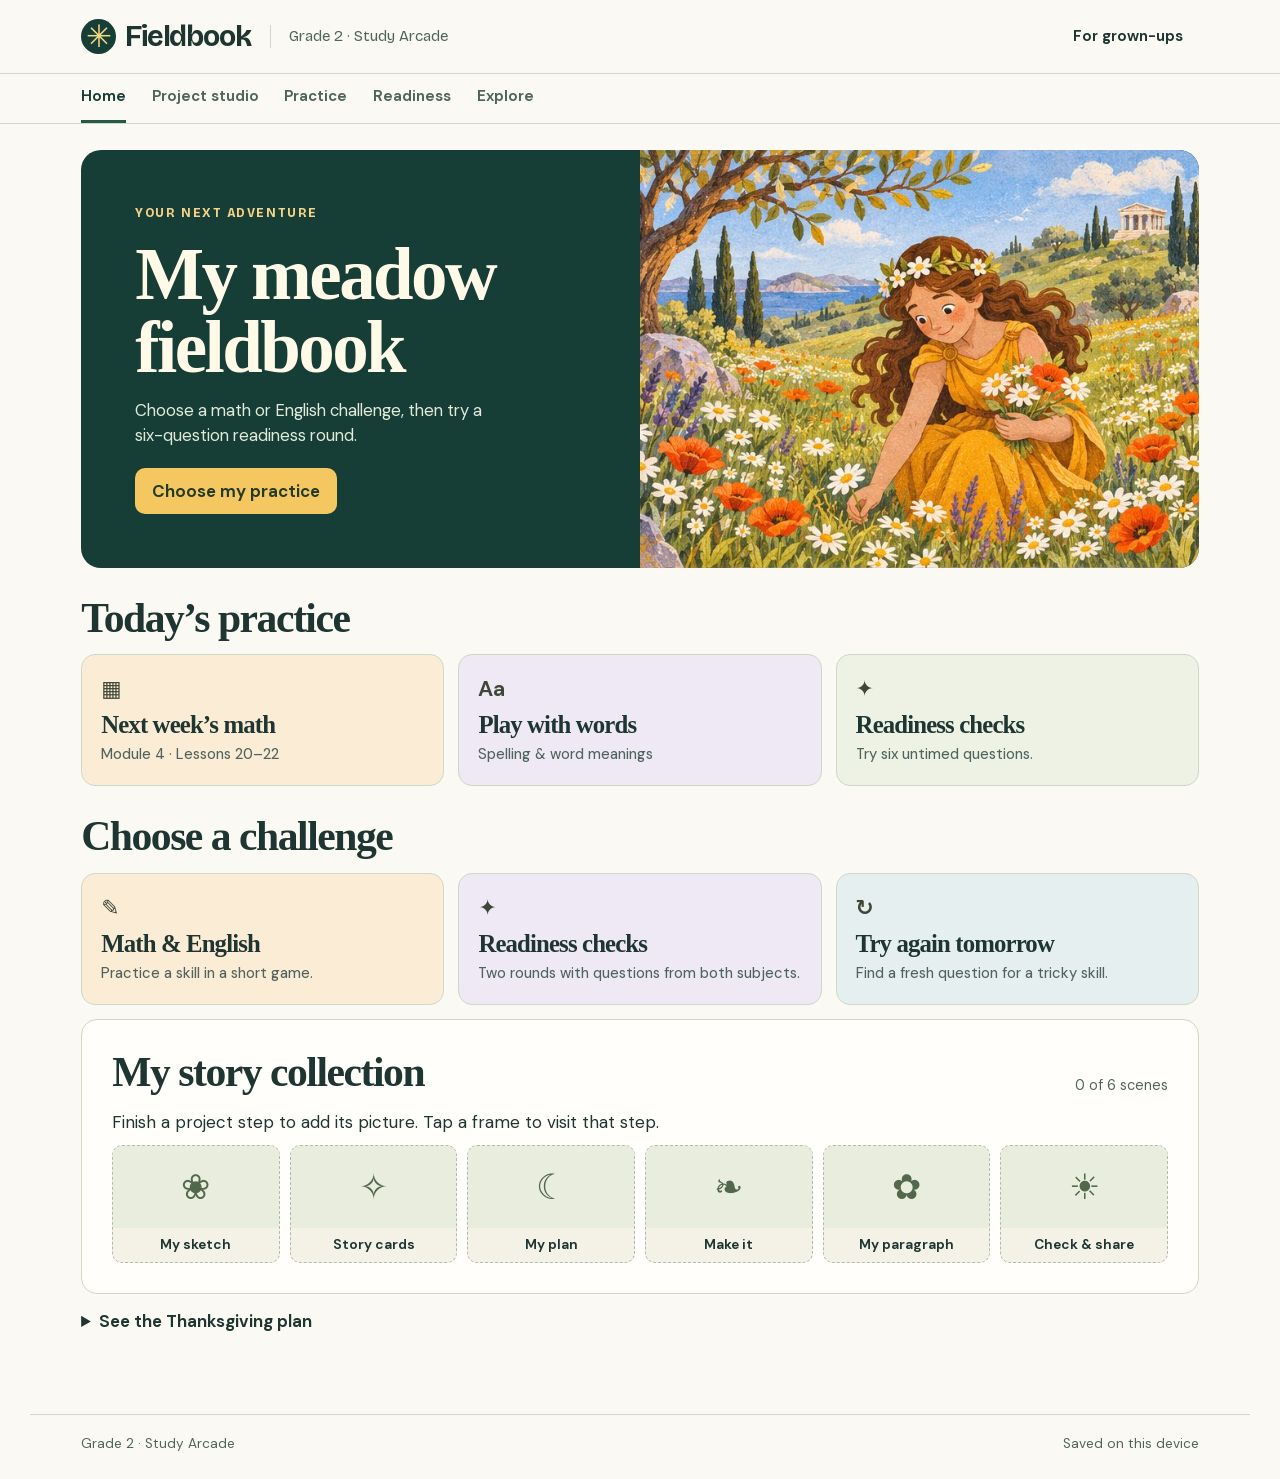
==== docs/grade-2/index.html @ 7eae3236 "Add an interactive Grade 2 project and practice fieldbook" ====
<!doctype html>
<html lang="en"><head><meta charset="utf-8"><meta name="viewport" content="width=device-width,initial-scale=1"><meta name="theme-color" content="#193c35"><meta http-equiv="Content-Security-Policy" content="default-src 'none'; script-src 'unsafe-inline'; style-src 'unsafe-inline'; img-src data:; font-src data:; connect-src 'none'; base-uri 'none'; form-action 'none'"><title>Grade 2 Fieldbook · Study Arcade</title><style>/* Copyright 2022 The Bricolage Grotesque Project Authors (https://github.com/ateliertriay/bricolage)

This Font Software is licensed under the SIL Open Font License, Version 1.1.
This license is copied below, and is also available with a FAQ at:
https://scripts.sil.org/OFL


-----------------------------------------------------------
SIL OPEN FONT LICENSE Version 1.1 - 26 February 2007
-----------------------------------------------------------

PREAMBLE
The goals of the Open Font License (OFL) are to stimulate worldwide
development of collaborative font projects, to support the font creation
efforts of academic and linguistic communities, and to provide a free and
open framework in which fonts may be shared and improved in partnership
with others.

The OFL allows the licensed fonts to be used, studied, modified and
redistributed freely as long as they are not sold by themselves. The
fonts, including any derivative works, can be bundled, embedded,
redistributed and/or sold with any software provided that any reserved
names are not used by derivative works. The fonts and derivatives,
however, cannot be released under any other type of license. The
requirement for fonts to remain under this license does not apply
to any document created using the fonts or their derivatives.

DEFINITIONS
"Font Software" refers to the set of files released by the Copyright
Holder(s) under this license and clearly marked as such. This may
include source files, build scripts and documentation.

"Reserved Font Name" refers to any names specified as such after the
copyright statement(s).

"Original Version" refers to the collection of Font Software components as
distributed by the Copyright Holder(s).

"Modified Version" refers to any derivative made by adding to, deleting,
or substituting -- in part or in whole -- any of the components of the
Original Version, by changing formats or by porting the Font Software to a
new environment.

"Author" refers to any designer, engineer, programmer, technical
writer or other person who contributed to the Font Software.

PERMISSION & CONDITIONS
Permission is hereby granted, free of charge, to any person obtaining
a copy of the Font Software, to use, study, copy, merge, embed, modify,
redistribute, and sell modified and unmodified copies of the Font
Software, subject to the following conditions:

1) Neither the Font Software nor any of its individual components,
in Original or Modified Versions, may be sold by itself.

2) Original or Modified Versions of the Font Software may be bundled,
redistributed and/or sold with any software, provided that each copy
contains the above copyright notice and this license. These can be
included either as stand-alone text files, human-readable headers or
in the appropriate machine-readable metadata fields within text or
binary files as long as those fields can be easily viewed by the user.

3) No Modified Version of the Font Software may use the Reserved Font
Name(s) unless explicit written permission is granted by the corresponding
Copyright Holder. This restriction only applies to the primary font name as
presented to the users.

4) The name(s) of the Copyright Holder(s) or the Author(s) of the Font
Software shall not be used to promote, endorse or advertise any
Modified Version, except to acknowledge the contribution(s) of the
Copyright Holder(s) and the Author(s) or with their explicit written
permission.

5) The Font Software, modified or unmodified, in part or in whole,
must be distributed entirely under this license, and must not be
distributed under any other license. The requirement for fonts to
remain under this license does not apply to any document created
using the Font Software.

TERMINATION
This license becomes null and void if any of the above conditions are
not met.

DISCLAIMER
THE FONT SOFTWARE IS PROVIDED "AS IS", WITHOUT WARRANTY OF ANY KIND,
EXPRESS OR IMPLIED, INCLUDING BUT NOT LIMITED TO ANY WARRANTIES OF
MERCHANTABILITY, FITNESS FOR A PARTICULAR PURPOSE AND NONINFRINGEMENT
OF COPYRIGHT, PATENT, TRADEMARK, OR OTHER RIGHT. IN NO EVENT SHALL THE
COPYRIGHT HOLDER BE LIABLE FOR ANY CLAIM, DAMAGES OR OTHER LIABILITY,
INCLUDING ANY GENERAL, SPECIAL, INDIRECT, INCIDENTAL, OR CONSEQUENTIAL
DAMAGES, WHETHER IN AN ACTION OF CONTRACT, TORT OR OTHERWISE, ARISING
FROM, OUT OF THE USE OR INABILITY TO USE THE FONT SOFTWARE OR FROM
OTHER DEALINGS IN THE FONT SOFTWARE.
 */
@font-face{font-family:'Bricolage Grotesque';font-style:normal;font-weight:400 800;src:url([data-uri]) format('woff2');font-display:swap}
/* Copyright 2014 The DM Sans Project Authors (https://github.com/googlefonts/dm-fonts)

This Font Software is licensed under the SIL Open Font License, Version 1.1.
This license is copied below, and is also available with a FAQ at:
https://scripts.sil.org/OFL


-----------------------------------------------------------
SIL OPEN FONT LICENSE Version 1.1 - 26 February 2007
-----------------------------------------------------------

PREAMBLE
The goals of the Open Font License (OFL) are to stimulate worldwide
development of collaborative font projects, to support the font creation
efforts of academic and linguistic communities, and to provide a free and
open framework in which fonts may be shared and improved in partnership
with others.

The OFL allows the licensed fonts to be used, studied, modified and
redistributed freely as long as they are not sold by themselves. The
fonts, including any derivative works, can be bundled, embedded,
redistributed and/or sold with any software provided that any reserved
names are not used by derivative works. The fonts and derivatives,
however, cannot be released under any other type of license. The
requirement for fonts to remain under this license does not apply
to any document created using the fonts or their derivatives.

DEFINITIONS
"Font Software" refers to the set of files released by the Copyright
Holder(s) under this license and clearly marked as such. This may
include source files, build scripts and documentation.

"Reserved Font Name" refers to any names specified as such after the
copyright statement(s).

"Original Version" refers to the collection of Font Software components as
distributed by the Copyright Holder(s).

"Modified Version" refers to any derivative made by adding to, deleting,
or substituting -- in part or in whole -- any of the components of the
Original Version, by changing formats or by porting the Font Software to a
new environment.

"Author" refers to any designer, engineer, programmer, technical
writer or other person who contributed to the Font Software.

PERMISSION & CONDITIONS
Permission is hereby granted, free of charge, to any person obtaining
a copy of the Font Software, to use, study, copy, merge, embed, modify,
redistribute, and sell modified and unmodified copies of the Font
Software, subject to the following conditions:

1) Neither the Font Software nor any of its individual components,
in Original or Modified Versions, may be sold by itself.

2) Original or Modified Versions of the Font Software may be bundled,
redistributed and/or sold with any software, provided that each copy
contains the above copyright notice and this license. These can be
included either as stand-alone text files, human-readable headers or
in the appropriate machine-readable metadata fields within text or
binary files as long as those fields can be easily viewed by the user.

3) No Modified Version of the Font Software may use the Reserved Font
Name(s) unless explicit written permission is granted by the corresponding
Copyright Holder. This restriction only applies to the primary font name as
presented to the users.

4) The name(s) of the Copyright Holder(s) or the Author(s) of the Font
Software shall not be used to promote, endorse or advertise any
Modified Version, except to acknowledge the contribution(s) of the
Copyright Holder(s) and the Author(s) or with their explicit written
permission.

5) The Font Software, modified or unmodified, in part or in whole,
must be distributed entirely under this license, and must not be
distributed under any other license. The requirement for fonts to
remain under this license does not apply to any document created
using the Font Software.

TERMINATION
This license becomes null and void if any of the above conditions are
not met.

DISCLAIMER
THE FONT SOFTWARE IS PROVIDED "AS IS", WITHOUT WARRANTY OF ANY KIND,
EXPRESS OR IMPLIED, INCLUDING BUT NOT LIMITED TO ANY WARRANTIES OF
MERCHANTABILITY, FITNESS FOR A PARTICULAR PURPOSE AND NONINFRINGEMENT
OF COPYRIGHT, PATENT, TRADEMARK, OR OTHER RIGHT. IN NO EVENT SHALL THE
COPYRIGHT HOLDER BE LIABLE FOR ANY CLAIM, DAMAGES OR OTHER LIABILITY,
INCLUDING ANY GENERAL, SPECIAL, INDIRECT, INCIDENTAL, OR CONSEQUENTIAL
DAMAGES, WHETHER IN AN ACTION OF CONTRACT, TORT OR OTHERWISE, ARISING
FROM, OUT OF THE USE OR INABILITY TO USE THE FONT SOFTWARE OR FROM
OTHER DEALINGS IN THE FONT SOFTWARE.
 */
@font-face{font-family:'DM Sans';font-style:normal;font-weight:400 800;src:url([data-uri]) format('woff2');font-display:swap}
:root {
  --ink: #1e3531;
  --muted: #50645d;
  --moss: #24594a;
  --dark: #163e37;
  --cream: #faf9f3;
  --line: #cfd8c7;
  --sage: #e6eddd;
  --gold: #f5c761;
  --coral: #ef9f82;
  --serif: "Iowan Old Style", "Palatino Linotype", Georgia, serif;
  --sans: "Avenir Next", "Trebuchet MS", system-ui, sans-serif;
  color-scheme: light;
}
* {
  box-sizing: border-box;
}
body {
  margin: 0;
  background: var(--cream);
  color: var(--ink);
  font: 17px/1.55 var(--sans);
}
button,
input,
textarea,
select {
  font: inherit;
}
button,
a {
  touch-action: manipulation;
}
button {
  cursor: pointer;
  color: var(--ink);
  background: white;
  border: 1px solid #adbcae;
  border-radius: 10px;
  min-height: 46px;
  padding: 9px 16px;
  font-weight: 650;
  line-height: 1.3;
}
button:hover {
  border-color: var(--moss);
  background: #f1f6eb;
}
button:disabled {
  color: #555e56;
  background: #f2f2ec;
  cursor: default;
}
a {
  color: var(--moss);
}
:focus-visible {
  outline: 3px solid #b95816;
  outline-offset: 3px;
}
header {
  background: var(--cream);
  border-bottom: 1px solid var(--line);
}
.mast,
nav > div,
main,
footer {
  width: min(1220px, 100%);
  margin: auto;
  padding-left: clamp(16px, 4vw, 62px);
  padding-right: clamp(16px, 4vw, 62px);
}
.mast {
  display: flex;
  align-items: center;
  gap: 20px;
  min-height: 73px;
}
.wordmark {
  font: 700 29px/1 var(--serif);
  display: flex;
  align-items: center;
  gap: 9px;
  letter-spacing: -1.2px;
  text-decoration: none;
  color: var(--ink);
}
.brandmark {
  display: grid;
  place-items: center;
  width: 35px;
  height: 35px;
  border-radius: 50%;
  background: var(--dark);
  color: #f6d782;
  font: 31px/1 Georgia;
}
.mastnote {
  font-size: 15px;
  color: var(--muted);
  border-left: 1px solid var(--line);
  padding-left: 18px;
}
.parentBtn {
  margin-left: auto;
  border: 0;
  background: transparent;
  font-size: 15px;
}
.skip {
  position: absolute;
  top: -80px;
  z-index: 20;
  background: white;
  padding: 10px;
}
.skip:focus {
  top: 0;
}
nav {
  border-bottom: 1px solid var(--line);
}
nav > div {
  display: flex;
  gap: clamp(8px, 2vw, 28px);
  overflow-x: auto;
  scrollbar-width: thin;
}
nav a {
  display: inline-flex;
  align-items: center;
  white-space: nowrap;
  text-decoration: none;
  border-bottom: 3px solid transparent;
  min-height: 49px;
  font-size: 15px;
  font-weight: 650;
  color: var(--muted);
}
nav a[aria-current="page"] {
  color: var(--dark);
  border-color: var(--moss);
}
main {
  padding-top: 26px;
  padding-bottom: 50px;
  min-height: 72vh;
  outline: none;
}
h1,
h2,
h3,
p {
  margin: 0 0 0.58em;
}
h1,
h2,
h3 {
  font-family: var(--serif);
  line-height: 1.1;
  letter-spacing: -0.035em;
}
h1 {
  font-size: clamp(2.45rem, 4.6vw, 4rem);
}
h2 {
  font-size: clamp(1.8rem, 3.6vw, 2.6rem);
}
h3 {
  font-size: 1.52rem;
}
.eyebrow {
  font-size: 0.78rem;
  font-weight: 750;
  letter-spacing: 0.13em;
  text-transform: uppercase;
  color: var(--moss);
  margin: 0 0 12px;
}
.sub {
  color: var(--muted);
  max-width: 70ch;
}
.hero {
  position: relative;
  isolation: isolate;
  display: grid;
  grid-template-columns: 1fr 1fr;
  background: var(--dark);
  color: white;
  border-radius: 20px;
  overflow: hidden;
  min-height: 320px;
}
.heroText {
  display: flex;
  flex-direction: column;
  align-items: flex-start;
  justify-content: center;
  padding: clamp(25px, 4.3vw, 54px);
}
.heroText h1 {
  font-size: clamp(2.9rem, 5.7vw, 4.8rem);
  line-height: 1;
  color: #fff9e8;
  margin: 4px 0 13px;
}
.heroText p {
  color: #e2ebdb;
  font-size: 1.04rem;
  max-width: 34ch;
}
.heroText .eyebrow {
  color: #f5d387;
  font-size: 0.75rem;
}
.hero img {
  height: 100%;
  min-height: 320px;
  width: 100%;
  object-fit: cover;
}
.primary,
.hero button {
  background: var(--dark);
  color: white;
  border-color: var(--dark);
}
.primary:hover {
  background: #2e6555;
  color: white;
}
.hero button {
  background: var(--gold);
  color: #253b29;
  border-color: transparent;
  margin-top: 9px;
}
.hero button:hover {
  background: #ffdc88;
}
.sectionHead {
  display: flex;
  align-items: end;
  justify-content: space-between;
  gap: 14px;
  margin: 28px 0 13px;
}
.sectionHead h2 {
  margin: 0;
}
.sectionHead span,
.tiny {
  font-size: 0.9rem;
  color: var(--muted);
}
.grid {
  display: grid;
  grid-template-columns: repeat(auto-fit, minmax(min(220px, 100%), 1fr));
  gap: 14px;
}
.tile {
  display: flex;
  flex-direction: column;
  align-items: flex-start;
  text-align: left;
  width: 100%;
  min-height: 132px;
  position: relative;
  padding: 19px 19px 17px;
  border: 1px solid var(--line);
  border-radius: 14px;
  background: #edf2e4;
}
.tile:hover {
  background: #e3ead9;
}
.tile strong {
  font: 700 1.55rem/1.15 var(--serif);
  letter-spacing: -0.035em;
  margin: 5px 0;
}
.tile small {
  font-size: 0.92rem;
  font-weight: 450;
  color: var(--muted);
}
.tile .icon,
.areaicon {
  font-size: 1.36rem;
  line-height: 1.4;
  min-height: 32px;
}
.tile.warm {
  background: #fbecd5;
}
.tile.lilac {
  background: #eee9f4;
}
.tile.blue {
  background: #e6eff0;
}
.tile.rose {
  background: #fae6da;
}
.tile .icon {
  color: #3f4637;
}
.panel,
.sheet {
  background: #fffefa;
  border: 1px solid var(--line);
  border-radius: 16px;
  padding: clamp(17px, 2.5vw, 30px);
  margin: 14px 0;
}
.panel.green {
  background: #edf3e6;
}
.panel.gold {
  background: #fbefd6;
}
.panel.plum {
  background: #f2edf6;
}
.pageHead {
  margin: 1px 0 19px;
  max-width: 830px;
}
.pageHead h1 {
  margin-bottom: 9px;
}
.pageHead p {
  margin-bottom: 0;
}
.split {
  display: grid;
  grid-template-columns: 1fr 1fr;
  gap: 18px;
  align-items: start;
}
.split > * {
  min-width: 0;
}
.studioPic {
  width: 100%;
  max-height: 340px;
  object-fit: contain;
  background: #e7e6dc;
  border-radius: 12px;
}
.storypic {
  width: 100%;
  max-height: 325px;
  object-fit: cover;
  border-radius: 12px;
}
.caption {
  font-size: 0.92rem;
  color: var(--muted);
  margin: 0.4em 0 0;
}
.btnrow,
.tabs,
.chips {
  display: flex;
  flex-wrap: wrap;
  gap: 8px;
  align-items: center;
  margin: 12px 0;
}
.tabs button,
.chips button {
  border-radius: 999px;
  font-size: 0.94rem;
}
.on,
[aria-pressed="true"] {
  background: #dcead9;
  border-color: var(--moss);
  color: #163c30;
}
.tabs .on {
  background: var(--dark);
  border-color: var(--dark);
  color: white;
}
.daybar {
  display: grid;
  grid-template-columns: repeat(7, minmax(0, 1fr));
  gap: 7px;
  margin: 10px 0;
}
.daybar button {
  font-size: 0.95rem;
  padding: 9px 5px;
  white-space: normal;
}
.daybar button small {
  display: block;
  font-size: 0.75rem;
  font-weight: 450;
}
.daybar .on {
  background: var(--dark);
  color: #fff;
}
.check {
  display: flex;
  align-items: center;
  gap: 10px;
  padding: 7px 2px;
  min-height: 44px;
  cursor: pointer;
}
.check input {
  width: 21px;
  height: 21px;
  accent-color: var(--moss);
  flex: none;
}
.field {
  display: block;
  margin: 14px 0 5px;
  font-weight: 700;
}
.hint {
  font-size: 0.92rem;
  color: var(--muted);
}
textarea,
input[type="text"],
input[type="number"],
select {
  border: 1px solid #94a89a;
  border-radius: 9px;
  background: white;
  padding: 10px;
  color: var(--ink);
  width: 100%;
  min-height: 46px;
}
textarea {
  min-height: 82px;
  resize: vertical;
  line-height: 1.5;
}
.largeText {
  min-height: 170px;
}
.feedback {
  margin: 10px 0;
  padding: 11px 15px;
  border-left: 4px solid var(--moss);
  background: var(--sage);
  border-radius: 4px;
  max-width: 72ch;
}
.feedback:empty {
  display: none;
}
.feedback.try {
  background: #fff0d9;
  border-color: #b27722;
}
.storygrid {
  display: grid;
  grid-template-columns: repeat(4, 1fr);
  gap: 10px;
}
.storycard {
  padding: 0;
  overflow: hidden;
  text-align: left;
  display: flex;
  flex-direction: column;
  position: relative;
}
.storycard img {
  width: 100%;
  aspect-ratio: 1.45;
  object-fit: cover;
}
.storycard span {
  padding: 8px 10px;
}
.storycard.chosen {
  border: 2px solid var(--moss);
}
.stem {
  font-weight: 650;
  font-size: 1.15rem;
}
.bigsum {
  font: 700 clamp(2rem, 5vw, 3rem) / 1.1 var(--serif);
  margin: 12px 0;
}
.choice {
  display: block;
  text-align: left;
  width: 100%;
  margin: 8px 0;
}
.mathline {
  display: flex;
  gap: 8px;
  align-items: center;
  flex-wrap: wrap;
}
.mathline input {
  width: 8em;
}
.countergrid {
  display: grid;
  grid-template-columns: repeat(3, 1fr);
  gap: 8px;
  max-width: 670px;
}
.place {
  border: 1px solid var(--line);
  background: white;
  border-radius: 10px;
  padding: 10px;
}
.place b {
  display: block;
  border-bottom: 1px solid var(--line);
  margin-bottom: 7px;
  font-size: 0.9rem;
}
.disks {
  display: flex;
  flex-wrap: wrap;
  align-content: start;
  gap: 3px;
  min-height: 51px;
}
.disk {
  width: 18px;
  height: 18px;
  display: inline-grid;
  place-items: center;
  border-radius: 50%;
  background: #e3a386;
  color: #402f21;
  font-size: 9px;
}
.d10 {
  background: #edc462;
}
.d100 {
  background: #a5c6ae;
}
.vertical {
  display: inline-block;
  text-align: right;
  font:
    1.35rem/1.3 ui-monospace,
    monospace;
  white-space: pre;
  border: 1px solid var(--line);
  border-radius: 8px;
  padding: 10px 16px;
  background: white;
}
.track {
  list-style: none;
  padding: 0;
  margin: 8px 0;
}
.track li {
  display: flex;
  align-items: baseline;
  gap: 10px;
  margin: 8px 0;
}
.track li span:first-child {
  background: var(--sage);
  border-radius: 50%;
  font-size: 0.85rem;
  text-align: center;
  min-width: 25px;
}
.readText {
  font: 1.3rem/1.55 var(--serif);
  max-width: 59ch;
}
.footerActions {
  display: flex;
  align-items: center;
  justify-content: space-between;
  flex-wrap: wrap;
  gap: 9px;
  margin: 18px 0;
}
.inset {
  padding: 13px 16px;
  background: #f4f5ee;
  border-radius: 9px;
}
.mt {
  margin-top: 18px;
}
.boxnote {
  border-left: 3px solid #adc3aa;
  padding: 5px 13px;
}
.objects {
  font-size: 3rem;
  line-height: 1.3;
}
.progress {
  font-size: 0.9rem;
  color: var(--muted);
}
.small {
  font-size: 0.9rem;
}
details {
  margin: 0.7em 0;
}
summary {
  cursor: pointer;
  min-height: 44px;
  font-weight: 650;
}
footer {
  border-top: 1px solid var(--line);
  display: flex;
  justify-content: space-between;
  flex-wrap: wrap;
  gap: 8px;
  padding-top: 18px;
  padding-bottom: 25px;
  color: var(--muted);
  font-size: 0.85rem;
}
dialog {
  max-width: min(560px, 92vw);
  max-height: 85vh;
  overflow: auto;
  border: 1px solid var(--line);
  border-radius: 14px;
  background: var(--cream);
  padding: 22px;
  color: var(--ink);
}
dialog::backdrop {
  background: #1c342cb0;
}
#paper {
  display: none;
}
figure {
  margin: 0;
}
.sourceList {
  padding-left: 20px;
}
@media (max-width: 720px) {
  .mast {
    min-height: 60px;
    gap: 8px;
  }
  .mastnote {
    display: none;
  }
  .hero {
    grid-template-columns: 1.06fr 0.94fr;
    min-height: 260px;
  }
  .hero img {
    min-height: 260px;
  }
  .heroText {
    padding: 22px;
  }
  .split {
    grid-template-columns: 1fr;
  }
  .storygrid {
    grid-template-columns: 1fr 1fr;
  }
  .daybar {
    grid-template-columns: repeat(4, 1fr);
  }
  main {
    padding-top: 17px;
  }
  .sectionHead {
    align-items: start;
  }
  .countergrid {
    gap: 5px;
  }
}
@media (max-width: 520px) {
  .hero {
    display: flex;
    flex-direction: column-reverse;
  }
  .hero img {
    height: 146px;
    min-height: 0;
    object-position: 50% 46%;
  }
  .heroText {
    padding: 22px;
  }
  .heroText h1 {
    font-size: 2.75rem;
  }
  .heroText p {
    margin-bottom: 4px;
  }
  .grid {
    grid-template-columns: 1fr;
  }
  .tile {
    min-height: 86px;
    padding: 14px 16px;
  }
  .tile .icon {
    display: none;
  }
  .sectionHead {
    display: block;
  }
  .mast,
  nav > div,
  main,
  footer {
    padding-left: 14px;
    padding-right: 14px;
  }
  nav > div {
    gap: 15px;
  }
  .place {
    padding: 6px;
  }
  .disks {
    gap: 2px;
  }
  .disk {
    width: 15px;
    height: 15px;
  }
  .storygrid {
    gap: 7px;
  }
  .tabs button {
    font-size: 0.86rem;
    padding: 8px 12px;
  }
}
@media print {
  @page {
    size: auto;
    margin: 16mm;
  }
  body {
    background: white !important;
    color: black;
    font:
      11pt/1.45 Georgia,
      serif;
  }
  body > *:not(#paper) {
    display: none !important;
  }
  #paper {
    display: block;
    color: black;
  }
  #paper h1 {
    font-size: 22pt;
  }
  #paper h2 {
    font-size: 15pt;
    margin: 16pt 0 6pt;
  }
  #paper p {
    white-space: pre-wrap;
    overflow-wrap: anywhere;
  }
  #paper li {
    margin: 3pt 0;
  }
  #paper .writingLine {
    height: 20pt;
    border-bottom: 1px solid #888;
  }
  #paper .printChecks {
    break-inside: avoid;
  }
}

:root {
  --sans: "DM Sans", "Trebuchet MS", system-ui, sans-serif;
}
.mastnote,
.eyebrow,
.brandmark,
.wordmark {
  font-family: "Bricolage Grotesque", var(--sans);
}
.brandmark {
  font-family: Georgia, serif;
}
.heroText h1 {
  max-width: 8.2em;
}
.agenda .panel {
  margin-top: 9px;
}
.daily .tile {
  min-height: 142px;
}
.daily .tile small {
  font-size: 1rem;
  line-height: 1.45;
}
.agenda .check {
  margin-top: 0.75rem;
}
.meadow .sectionHead {
  margin-top: 0;
}
.stamps {
  display: grid;
  grid-template-columns: repeat(6, minmax(0, 1fr));
  gap: 10px;
}
.stamp {
  padding: 0;
  display: flex;
  flex-direction: column;
  align-items: stretch;
  overflow: hidden;
  min-width: 0;
  background: #f4f2e6;
  border-style: dashed;
}
.stamp img,
.unopened {
  width: 100%;
  height: 82px;
  object-fit: cover;
}
.stamp img {
  transform: scale(1.01);
}
.unopened {
  display: grid;
  place-items: center;
  background: #e9eddd;
  font: 2.2rem Georgia;
  color: #52684c;
}
.stamp span:last-child {
  font-size: 0.85rem;
  padding: 8px 5px;
}
.stamp.revealed {
  border-style: solid;
  background: #ffedbd;
}
.goal,
.question {
  min-width: 0;
}
.goal {
  border: 1px solid var(--line);
  border-radius: 12px;
  margin: 1em 0;
  padding: 12px;
}
.goal legend,
.question legend {
  font-weight: 700;
  font-size: 1rem;
  padding: 0 0.5em;
}
.pick {
  display: flex;
  align-items: center;
  gap: 10px;
  min-height: 47px;
  border: 1px solid var(--line);
  background: white;
  border-radius: 9px;
  padding: 9px 12px;
  margin: 7px 0;
  cursor: pointer;
}
.pick:has(input:checked) {
  background: #e5efdf;
  border-color: var(--moss);
}
.pick input {
  width: 19px;
  height: 19px;
  accent-color: var(--moss);
  flex: none;
}
.download {
  display: inline-flex;
  align-items: center;
  min-height: 45px;
  font-weight: 650;
}
.question .readText {
  background: #f2f2e9;
  border-radius: 9px;
  padding: 0.8em;
}
@media (max-width: 820px) {
  .stamps {
    grid-template-columns: repeat(3, minmax(0, 1fr));
  }
  .daily {
    grid-template-columns: 1fr;
  }
  .daily .tile {
    min-height: 0;
  }
  .daily .tile .icon {
    display: none;
  }
}
@media (max-width: 420px) {
  .stamps {
    grid-template-columns: repeat(2, minmax(0, 1fr));
  }
  .heroText h1 {
    font-size: 2.65rem;
  }
}
</style></head>
<body><a class="skip" href="#main">Skip to activities</a>
<header><div class="mast"><a class="wordmark" href="#home" aria-label="Fieldbook home"><span class="brandmark" aria-hidden="true">✳</span><span>Fieldbook</span></a><span class="mastnote">Grade 2 · Study Arcade</span><button class="parentBtn" data-go="family">For grown-ups</button></div></header>
<nav aria-label="Main navigation"><div id="nav"></div></nav>
<main id="main" tabindex="-1"><section class="panel"><h1>Grade 2 Fieldbook</h1><p>Open this fieldbook in a browser with JavaScript enabled to play.</p></section></main>
<footer><span>Grade 2 · Study Arcade</span><span id="saveState" role="status"></span></footer>
<section id="paper" aria-label="Printable project sheet"></section>
<dialog id="backupDialog"><div id="dialogContent"></div><button id="closeDialog">Close</button></dialog>
<input type="file" id="familyInput" accept=".json,application/json" hidden>
<input type="file" id="fileInput" accept=".json,application/json,text/plain" hidden>
<script>const ART=["[data-uri]", "[data-uri]", "[data-uri]", "[data-uri]"];
const STEPS = [
  "My sketch",
  "Story cards",
  "My plan",
  "Make it",
  "My paragraph",
  "Check & share",
];
const SCENES = [
  [
    "Meadow flowers",
    "Persephone picks flowers in a meadow. Her mother, Demeter, cares for the growing plants.",
  ],
  [
    "The Underworld",
    "Hades takes Persephone to the Underworld. Demeter searches for her daughter.",
  ],
  [
    "A quiet field",
    "Demeter misses Persephone. In the myth, the plants stop growing and the fields grow bare.",
  ],
  [
    "Together again",
    "Persephone has eaten pomegranate seeds. She will spend part of each year in each world. When she returns to Demeter, flowers bloom again.",
  ],
];
const CHECKS = [
  "I named the myth.",
  "I named the characters, including the gods or mythical beings.",
  "I told where the story happens.",
  "I told the important events in order.",
  "I explained what the myth says about nature or people.",
];
const MATERIALS = [
  "Poster board",
  "Shoebox",
  "Colored paper",
  "Glue or tape",
  "Crayons or markers",
  "Clay",
  "Cotton",
  "Leaves or flowers",
  "Red beads or paper seeds",
];
const QUESTIONS = {
  facts: [
    [
      "8 + 7",
      15,
      "Make ten first. Eight needs two. How much of the seven is left?",
      "8 + 2 + 5 = 15.",
    ],
    [
      "14 − 6",
      8,
      "Take away four to reach ten. How much more must you take away?",
      "14 − 4 − 2 = 8.",
    ],
    ["9 + 8", 17, "Move one from the eight over to the nine.", "10 + 7 = 17."],
    [
      "16 − 9",
      7,
      "Imagine taking away ten, then putting one back.",
      "16 − 10 + 1 = 7.",
    ],
  ],
  stories: [
    [
      "There are 18 rolls at the picnic. A friend brings 12 more. Then 9 are eaten. How many rolls are left?",
      21,
      "Draw 18 and 12 parts joining. After you find the total, cross out the 9 that were eaten.",
      "18 + 12 = 30. Then 30 − 9 = 21 rolls.",
    ],
    [
      "Mina has 24 paper leaves. She cuts out 17 more. How many paper leaves does she have now?",
      41,
      "Draw two parts of one whole. Trade ten ones if you need to.",
      "24 + 17 = 41 paper leaves.",
    ],
    [
      "There are 52 seeds. Mina uses 16 in a picture and gives 8 to a friend. How many does she keep?",
      28,
      "Two groups leave the pile. Try 52 minus 16 first, then take away 8.",
      "52 − 16 = 36. Then 36 − 8 = 28 seeds.",
    ],
    [
      "A strip of yellow paper is 34 cm long. A green strip is 19 cm long. How much longer is the yellow strip?",
      15,
      "Draw two strips starting at the same spot. What distance connects 19 and 34?",
      "19 + 1 + 14 = 34. The difference is 15 cm.",
    ],
  ],
  preview: [
    [
      "58 + 67",
      125,
      "8 ones and 7 ones make 15 ones. Trade ten for a ten. How many tens can you trade now?",
      "15 ones become 1 ten and 5 ones. 12 tens become 1 hundred and 2 tens. Total: 125.",
    ],
    [
      "76 + 48",
      124,
      "Add ones first. Then add the tens, including your new ten.",
      "6 + 8 makes 14 ones. 7 + 4 + 1 makes 12 tens. Total: 124.",
    ],
    [
      "35 + 25 + 42",
      102,
      "Which two numbers make a friendly ten?",
      "35 + 25 = 60. Then 60 + 42 = 102.",
    ],
    [
      "28 + 32 + 15 + 25",
      100,
      "Look for pairs with ones that make ten.",
      "28 + 32 = 60 and 15 + 25 = 40. Together they make 100.",
    ],
  ],
};
const READINGS = [
  {
    title: "The empty field",
    text: "Demeter walked past a field of dry stalks. She held a flower from Persephone’s meadow close to her heart. She called her daughter’s name, but only the wind answered.",
    q: "Which sentence shows Demeter keeping a reminder of her daughter?",
    opts: [
      "Demeter walked past a field of dry stalks.",
      "She held a flower from Persephone’s meadow close to her heart.",
      "She called her daughter’s name, but only the wind answered.",
    ],
    right: 1,
    hint: "Look for something Demeter does because she is thinking of Persephone.",
    why: "The flower reminds her of Persephone. Keeping it close gives us a clue to her feelings.",
  },
  {
    title: "A bridge for Beetle",
    text: "A beetle stopped beside a puddle. Mina laid a stiff leaf across the water. She watched until the beetle reached the grass on the other side.",
    q: "Which sentence shows that the bridge worked?",
    opts: [
      "A beetle stopped beside a puddle.",
      "Mina laid a stiff leaf across the water.",
      "She watched until the beetle reached the grass on the other side.",
    ],
    right: 2,
    hint: "Think about the job the leaf needed to do.",
    why: "The beetle needed a bridge. A stiff leaf could hold its shape across the puddle.",
  },
  {
    title: "The practice audience",
    text: "Kai wanted to tell the class about his model. First he showed it to his little brother. Next he practiced one sentence with Dad. The next day, he raised his hand.",
    q: "Which detail suggests that practice helped Kai feel ready?",
    opts: [
      "The next day, he raised his hand.",
      "First he showed it to his little brother.",
      "Kai wanted to tell the class about his model.",
    ],
    right: 0,
    hint: "What did Kai do at the end that he was preparing to do?",
    why: "Raising his hand shows that Kai was ready to share his idea.",
  },
];
const WORDS = [
  ["under", "beneath", "over", "The cat slept ___ the chair."],
  ["noise", "sound", "silence", "We heard a loud ___ in the yard."],
  ["open", "uncover", "close", "Please ___ the box so we can see inside."],
  [
    "brave",
    "courageous",
    "fearful",
    "She felt ___ enough to speak to the class.",
  ],
  ["cute", "adorable", null, "The fuzzy kitten looked ___."],
  ["minus", null, "plus", "Seven ___ two equals five."],
  ["last", "final", "first", "I read the ___ page of my book."],
  ["foe", "enemy", "friend", "In the story, the hero meets a ___."],
  [
    "robber",
    "thief",
    null,
    "The ___ took a bag that belonged to someone else.",
  ],
  ["road", "street", null, "We follow the ___ to school."],
];
const GAMEWORDS = [
  ["noise", "synonym", "sound", "quiet"],
  ["brave", "synonym", "courageous", "afraid"],
  ["under", "antonym", "over", "beneath"],
  ["open", "antonym", "close", "unlock"],
  ["cute", "synonym", "adorable", "angry"],
  ["minus", "antonym", "plus", "subtract"],
  ["last", "antonym", "first", "final"],
  ["foe", "antonym", "friend", "enemy"],
  ["robber", "synonym", "thief", "helper"],
  ["road", "synonym", "street", "river"],
];
const HISTORY = [
  {
    title: "A picture frame",
    icon: "🖼️",
    ask: "Look at a framed picture. Why might someone save it for people in the future?",
    text: "During the War of 1812, fighting reached Washington in 1814. Before she left the President’s House, Dolley Madison helped make sure a large portrait of George Washington was taken to safety. Other people helped carry it away.",
    q: "What did the people save?",
    opts: [
      "A portrait of George Washington",
      "A model of a ship",
      "A new American flag",
    ],
    right: 0,
    hint: "Look for the thing that could hang inside a picture frame.",
    why: "They saved a portrait, a picture of a person.",
  },
  {
    title: "A piece of wood",
    icon: "🪵",
    ask: "Tap a wooden table. What makes wood useful for building something strong?",
    text: "USS Constitution was a sailing ship with a thick wooden hull. The hull is the body of a ship. During the War of 1812 people nicknamed this American ship Old Ironsides.",
    q: "What material was the hull of Old Ironsides made of?",
    opts: ["Iron", "Glass", "Wood"],
    right: 2,
    hint: "A nickname can describe how strong something seems.",
    why: "Its strong wooden hull helped give the ship its nickname.",
  },
  {
    title: "A piece of cloth",
    icon: "🧵",
    ask: "Hold the corner of a cloth. What happens when a breeze catches it?",
    text: "In 1814 a large American flag flew over Fort McHenry in Baltimore. Francis Scott Key saw the flag after a night of fighting. He wrote words about what he saw. Those words later became the national anthem, The Star-Spangled Banner.",
    q: "What inspired Key to write?",
    opts: [
      "A sailing lesson",
      "Seeing the flag still flying",
      "A piece of wood",
    ],
    right: 1,
    hint: "Imagine looking toward the fort the next morning.",
    why: "The sight of the flag inspired Key’s words.",
  },
];
const LESSONS = {
  trade: ["Trade ones and tens", "Math lab", "🧮"],
  facts: ["Make a ten", "Mental math", "✦"],
  stories: ["Picnic story problems", "Read, draw, write", "✎"],
  preview: ["Next week’s math", "Module 4 · Lessons 20–22", "▦"],
  clue: ["Find a story clue", "Reading & speaking", "📖"],
  books: ["My reading time", "Reading aloud", "☘"],
  words: ["Play with words", "Spelling & word meanings", "Aa"],
  memory: ["My break memory", "Personal narrative", "✎"],
  matter: ["Test my materials", "Properties of matter", "✂"],
  history: ["Three history objects", "The War of 1812", "⚓"],
};
const ROUTES = [
  "home",
  "studio",
  "practice",
  "explore",
  "family",
  "checks",
  "review",
  ...Object.keys(LESSONS),
];

const DAYS = [
  {
    day: "Mon",
    date: "Nov 23",
    title: "Step into the meadow",
    step: 0,
    task: "Study the meadow and put the myth’s four scenes in order.",
    math: "facts",
    english: "clue",
  },
  {
    day: "Tue",
    date: "Nov 24",
    title: "Design your scene",
    step: 2,
    task: "Choose a poster or diorama. Sketch Earth and the Underworld and gather your materials.",
    math: "trade",
    english: "words",
  },
  {
    day: "Wed",
    date: "Nov 25",
    title: "Bring your scene to life",
    step: 3,
    task: "Build the setting. Add the characters and one clue that shows the season.",
    math: "stories",
    english: "clue",
  },
  { day: "Thu", date: "Nov 26", title: "Enjoy Thanksgiving", step: null },
  {
    day: "Fri",
    date: "Nov 27",
    title: "Write in your own words",
    step: 4,
    task: "Tell the myth to someone, then write the paragraph the way you told it.",
    math: "preview",
    english: "books",
  },
  {
    day: "Sat–Sun",
    date: "Nov 28–29",
    title: "Finish and share",
    step: 5,
    task: "Check your visual against the paragraph and rehearse with someone. Choose either day.",
    math: "checks",
    english: "memory",
  },
  {
    day: "Mon",
    date: "Nov 30",
    title: "Pack for Tuesday",
    step: 5,
    task: "Read the five checks. Pack the paragraph and your poster or diorama together.",
  },
];
const GOALS = [
  {
    q: ["Rolls at the beginning", "Rolls left after the picnic", "Rolls eaten"],
    right: 1,
    hint: "Look at the final question. You need the amount left after both changes.",
  },
  {
    q: [
      "All the leaves now",
      "Only the leaves she cut out",
      "Leaves on one tree",
    ],
    right: 0,
    hint: "The question asks for the new total.",
  },
  {
    q: ["Seeds she gives away", "Seeds in her picture", "Seeds she keeps"],
    right: 2,
    hint: "Find what remains after both groups are taken away.",
  },
  {
    q: [
      "Length of both strips together",
      "Difference between the lengths",
      "Length of the yellow strip",
    ],
    right: 1,
    hint: "“How much longer” asks for a difference.",
  },
];
const STAMPS = [
  { title: "The flower picker", scene: 0, position: "50% 55%" },
  { title: "A lantern underground", scene: 1, position: "15% 45%" },
  { title: "A pathway home", scene: 1, position: "70% 60%" },
  { title: "Demeter’s quiet field", scene: 2, position: "50% 55%" },
  { title: "The pomegranate", scene: 3, position: "92% 92%" },
  { title: "Spring returns", scene: 3, position: "45% 35%" },
];
const SKILLS = {
  fluency: "Make a ten",
  stories: "Follow a two-step story",
  regroup: "Trade ones and tens",
  pairs: "Find friendly pairs",
  clue: "Find a clue in a passage",
  meaning: "Word meanings",
  spelling: "Spelling",
  editing: "Capitals and punctuation",
};
// Each item has one answer and a reason that also works when the learner guessed correctly.
function item(skill, prompt, choices, right, why, passage = "") {
  return { skill, prompt, choices, right, why, passage };
}
const ROUNDS = [
  [
    item(
      "fluency",
      "What is 8 + 6?",
      ["12", "13", "14"],
      2,
      "Give 2 from the 6 to the 8. Ten plus the remaining 4 is 14.",
    ),
    item(
      "clue",
      "Which sentence shows that the painter wants to protect her work?",
      [
        "The table is near a window.",
        "Nia covers the wet painting before the rain begins.",
        "She has two brushes.",
      ],
      1,
      "Covering the painting before the rain starts protects it from water.",
      "The table is near a window. Nia covers the wet painting before the rain begins. She has two brushes.",
    ),
    item(
      "stories",
      "There are 26 apples. Add 14, then use 8 in a pie. How many are left?",
      ["32", "40", "48"],
      0,
      "First 26 + 14 = 40. Then take away the 8 used in the pie. 40 − 8 = 32.",
    ),
    item(
      "meaning",
      "Which word means the opposite of brave?",
      ["fearful", "bold", "courageous"],
      0,
      "A person who feels fearful is afraid. Bold and courageous are close in meaning to brave.",
    ),
    item(
      "regroup",
      "57 + 68 makes 15 ones. What does the finished answer look like?",
      [
        "1 hundred, 1 ten, 5 ones",
        "1 hundred, 2 tens, 5 ones",
        "12 hundreds, 5 ones",
      ],
      1,
      "Trade 10 of the 15 ones for a ten. The 12 tens become 1 hundred and 2 tens. The total is 125.",
    ),
    item(
      "spelling",
      "Choose the spelling that completes the sentence: We heard a loud ___.",
      ["noize", "nois", "noise"],
      2,
      "Noise is spelled n-o-i-s-e. It means a sound.",
    ),
  ],
  [
    item(
      "pairs",
      "Find a friendly pair in 27 + 33 + 18 + 22. What is the total?",
      ["90", "100", "110"],
      1,
      "27 + 33 = 60 and 18 + 22 = 40. The two pairs make 100.",
    ),
    item(
      "clue",
      "Which sentence shows why Jay changes his model?",
      [
        "Jay builds a fence from paper.",
        "He has a box of pencils.",
        "The paper bends when he tries to stand it up.",
      ],
      2,
      "The bending paper is the problem. That detail explains why he chooses stiffer card.",
      "Jay builds a fence from paper. The paper bends when he tries to stand it up. He tries stiffer card. He has a box of pencils.",
    ),
    item(
      "stories",
      "A class made 32 stars on Monday and 18 on Tuesday. They hung 21. How many still need to be hung?",
      ["29", "50", "71"],
      0,
      "32 + 18 = 50 stars made. 50 − 21 = 29 stars still to hang.",
    ),
    item(
      "editing",
      "Which sentence is ready for a story?",
      [
        "on Friday, Mina drew a fox.",
        "On Friday, Mina drew a fox.",
        "On friday, Mina drew a fox",
      ],
      1,
      "A sentence, a day, and a name begin with capitals. A statement ends with a period.",
    ),
    item(
      "regroup",
      "What is 86 + 46?",
      ["122", "142", "132"],
      2,
      "6 + 6 makes 12 ones. Trade for a ten and 2 ones. Then 8 + 4 + 1 makes 13 tens, so the total is 132.",
    ),
    item(
      "meaning",
      "In a story, a foe is someone’s ___.",
      ["helper", "enemy", "friend"],
      1,
      "Foe means enemy. Friend is an opposite.",
    ),
  ],
];
const FRESH = {
  fluency: [
    item(
      "fluency",
      "Try 7 + 8. Which sum is the same?",
      ["10 + 5", "10 + 7", "10 + 3"],
      0,
      "Move 3 from the 8 to the 7. You have 10 + 5.",
    ),
    item(
      "fluency",
      "What is 15 − 7?",
      ["7", "8", "9"],
      1,
      "Take 5 away to reach 10, then 2 more. You land on 8.",
    ),
  ],
  stories: [
    item(
      "stories",
      "Mira had 28 beads, found 12 more, then used 9. How many beads remain?",
      ["40", "49", "31"],
      2,
      "28 + 12 = 40, then 40 − 9 = 31.",
    ),
    item(
      "stories",
      "There are 34 paper buds. Draw 16 more, then color 23. How many still need color?",
      ["27", "50", "73"],
      0,
      "34 + 16 = 50, then 50 − 23 = 27.",
    ),
  ],
  regroup: [
    item(
      "regroup",
      "What happens when you add 74 + 58?",
      [
        "12 tens stay 12 ones",
        "12 ones trade to 1 ten and 2 ones",
        "12 ones trade to 2 tens",
      ],
      1,
      "4 + 8 gives 12 ones. The new ten joins 7 and 5 tens. The total is 132.",
    ),
    item(
      "regroup",
      "What is 67 + 55?",
      ["112", "121", "122"],
      2,
      "7 + 5 makes 12 ones. Trade for 1 ten. 6 + 5 + 1 = 12 tens. Total: 122.",
    ),
  ],
  pairs: [
    item(
      "pairs",
      "What is 24 + 36 + 15 + 25?",
      ["90", "100", "110"],
      1,
      "24 + 36 = 60, and 15 + 25 = 40. Together they make 100.",
    ),
    item(
      "pairs",
      "Can you add 48 + 12 + 37 quickly?",
      ["97", "87", "107"],
      0,
      "48 and 12 make 60. Add 37 to get 97.",
    ),
  ],
  clue: [
    item(
      "clue",
      "Which detail tells you why Bo ties the stem?",
      ["The pot is red.", "The stem droops.", "Bo counts two leaves."],
      1,
      "A drooping stem needs support. The stick gives the stem something to lean on.",
      "The pot is red. The stem droops. Bo ties it to a stick. Bo counts two leaves.",
    ),
    item(
      "clue",
      "Which detail shows that Jo has been practicing?",
      [
        "Jo owns a map.",
        "A bird flies past.",
        "Today she tells the whole story without peeking.",
      ],
      2,
      "Telling the story without looking shows that Jo remembers the sequence.",
      "Jo owns a map. She used to peek at it to tell her story. Today she tells the whole story without peeking. A bird flies past.",
    ),
  ],
  meaning: [
    item(
      "meaning",
      "A little path goes beneath a bridge. Which word can replace beneath?",
      ["over", "under", "beside"],
      1,
      "Under and beneath both mean lower than something else.",
    ),
    item(
      "meaning",
      "Which word means the opposite of last?",
      ["first", "final", "late"],
      0,
      "First comes at the beginning. Last comes at the end.",
    ),
  ],
  spelling: [
    item(
      "spelling",
      "Which word belongs here? We walked down the ___.",
      ["roed", "rode", "road"],
      2,
      "Road is a path for travel. Rode tells about a ride in the past.",
    ),
    item(
      "spelling",
      "Choose the word for a sweet-looking kitten.",
      ["cuet", "cute", "coot"],
      1,
      "Cute is spelled c-u-t-e. The final e helps the u say its name.",
    ),
  ],
  editing: [
    item(
      "editing",
      "Which sentence asks the question clearly?",
      ["Where did Maya go?", "where did Maya go.", "Where did maya go"],
      0,
      "Begin the sentence and the name with capitals. A question ends with a question mark.",
    ),
    item(
      "editing",
      "Which sentence is ready to share?",
      ["sam built a house.", "Sam built a house", "Sam built a house."],
      2,
      "The name Sam begins with a capital. A statement ends with a period.",
    ),
  ],
};

const $ = (s) => document.querySelector(s);
const KEY = "study-arcade.grade2.work.v2";
const PROPS = ["stiff", "flexible", "absorbent", "water-resistant"];
const OBJECTS = ["Cardboard", "Paper towel", "Foil"];
const groupSizes = {
  facts: 4,
  stories: 4,
  preview: 4,
  clue: 3,
  words: 10,
  history: 3,
};
const noteKeys = [
  "sketch",
  "supplies",
  "scene",
  "build",
  "draft",
  "rehearse",
  "book",
  "bookClue",
  "memory",
  "science",
  "measure",
  "historyIdea",
  "readingIdea",
  "firstSentence",
  "revisedSentence",
];
function dayNow() {
  const d = new Date();
  if (localDay() >= "2026-11-30") return 6;
  if (d.getFullYear() !== 2026 || d.getMonth() !== 10) return 0;
  return d.getDate() < 24
    ? 0
    : d.getDate() < 28
      ? d.getDate() - 23
      : d.getDate() < 30
        ? 5
        : 6;
}
function dateKey() {
  const d = new Date();
  return [d.getFullYear(), d.getMonth() + 1, d.getDate()].join("-");
}
function initial() {
  return {
    rounds: [emptyRound(), emptyRound()],
    roundIndex: 0,
    review: {},
    storyGoals: {},
    activeReview: "",
    route: "home",
    selectedOn: dateKey(),
    day: dayNow(),
    step: 0,
    format: "",
    notes: Object.fromEntries(noteKeys.map((k) => [k, ""])),
    materials: [],
    checks: [],
    order: [],
    storyTry: false,
    sceneCard: 0,
    finished: [],
    positions: Object.fromEntries(Object.keys(groupSizes).map((k) => [k, 0])),
    answers: {},
    attempts: {},
    numberInputs: {},
    wordMode: "meaning",
    spellAnswers: {},
    spellTries: {},
    spells: {},
    trade: [0, 11, 15],
    properties: {},
    objects: 0,
    daysDone: [],
    tasks: [],
  };
}
const validRoutes = new Set(ROUTES);
const cleanList = (v, max) =>
  Array.isArray(v)
    ? [...new Set(v.filter((n) => Number.isInteger(n) && n >= 0 && n < max))]
    : [];
const clampInt = (v, lo, hi, fallback = lo) =>
  Number.isInteger(v) && v >= lo && v <= hi ? v : fallback;
const cleanText = (v, max = 3000) =>
  typeof v === "string" ? v.slice(0, max) : "";
function restore(raw) {
  const legacy =
    raw?.version === 1 &&
    typeof raw.kind === "string" &&
    /^[a-z]+-fieldbook$/.test(raw.kind);
  if (
    !(legacy || (raw?.version === 2 && raw.kind === "grade2-fieldbook")) ||
    !raw.work ||
    typeof raw.work !== "object" ||
    Array.isArray(raw.work)
  )
    throw Error("This file is not a Fieldbook progress backup.");
  const obj = raw.work,
    s = initial();
  if (!obj.notes || typeof obj.notes !== "object" || !Array.isArray(obj.checks))
    throw Error("This backup is missing project information.");
  if (validRoutes.has(obj.route)) s.route = obj.route;
  s.selectedOn = cleanText(obj.selectedOn, 15) || dateKey();
  s.step = clampInt(obj.step, 0, 5);
  s.day = clampInt(obj.day, 0, 6, s.day);
  s.sceneCard = clampInt(obj.sceneCard, 0, 3);
  s.objects = clampInt(obj.objects, 0, 2);
  s.format = ["Poster", "Diorama"].includes(obj.format) ? obj.format : "";
  for (const k of noteKeys)
    s.notes[k] = cleanText(obj.notes[k], k === "draft" ? 10000 : 3000);
  for (const [k, n] of Object.entries({
    checks: 5,
    materials: MATERIALS.length,
    order: 4,
    finished: 6,
    daysDone: 7,
    tasks: 3,
  }))
    s[k] = cleanList(obj[k], n);
  s.storyTry = obj.storyTry === true;
  for (const [group, limit] of Object.entries(groupSizes)) {
    s.positions[group] = clampInt(obj.positions?.[group], 0, limit - 1);
    for (let i = 0; i < limit; i++) {
      let k = group + i;
      if (obj.attempts?.[k] === true) s.attempts[k] = true;
      if (obj.answers?.[k] === true) s.answers[k] = true;
      if (typeof obj.numberInputs?.[k] === "string")
        s.numberInputs[k] = cleanText(obj.numberInputs[k], 8);
    }
  }
  for (let i = 0; i < 10; i++) {
    if (obj.spellAnswers?.[i] === true) s.spellAnswers[i] = true;
    if (obj.spellTries?.[i] === true) s.spellTries[i] = true;
    if (typeof obj.spells?.[i] === "string")
      s.spells[i] = cleanText(obj.spells[i], 30);
  }
  if (obj.wordMode === "spell") s.wordMode = "spell";
  if (
    [
      [0, 11, 15],
      [0, 12, 5],
      [1, 1, 15],
      [1, 2, 5],
    ].some((t) => JSON.stringify(t) === JSON.stringify(obj.trade))
  )
    s.trade = obj.trade.slice();
  for (let i = 0; i < OBJECTS.length; i++)
    s.properties[i] = cleanList(obj.properties?.[i], PROPS.length);
  restoreActivities(s, obj);
  return s;
}
let state = initial(),
  canSave = true,
  pending = null;
const wrap = () => ({ kind: "grade2-fieldbook", version: 2, work: state });
let lastStored = null,
  storageConflict = false;
try {
  lastStored = localStorage.getItem(KEY);
  if (lastStored) state = restore(JSON.parse(lastStored));
} catch {
  canSave = false;
  storageConflict = lastStored !== null;
}
if (state.selectedOn !== dateKey()) {
  state.day = dayNow();
  state.selectedOn = dateKey();
}
function save() {
  const status = $("#saveState");
  try {
    if (localStorage.getItem(KEY) !== lastStored) storageConflict = true;
    if (storageConflict) {
      status.textContent =
        "Another copy of your work is here. Export this tab’s work or reload for the saved copy.";
      return;
    }
    const next = JSON.stringify(wrap());
    if (next !== lastStored) {
      localStorage.setItem(KEY, next);
      lastStored = next;
    }
    canSave = true;
  } catch {
    canSave = false;
  }
  status.textContent = canSave
    ? "Saved on this device"
    : "Session only · Use Save my progress";
}
const esc = (value) =>
  String(value ?? "").replace(
    /[&<>"']/g,
    (c) =>
      ({ "&": "&amp;", "<": "&lt;", ">": "&gt;", '"': "&quot;", "'": "&#39;" })[
        c
      ],
  );
function button(label, action, value = "", className = "", attrs = "") {
  return `<button data-act="${action}" data-val="${esc(value)}" class="${className}" ${attrs}>${esc(label)}</button>`;
}
function goButton(label, route, primary = false) {
  return `<button data-go="${route}" class="${primary ? "primary" : ""}">${esc(label)}</button>`;
}
function field(k, label, ph = "", large = false) {
  return `<label class="field" for="note-${k}">${esc(label)}</label><textarea id="note-${k}" data-note="${k}" maxlength="${k === "draft" ? 10000 : 3000}" class="${large ? "largeText" : ""}" placeholder="${esc(ph)}">${esc(state.notes[k])}</textarea>`;
}
function chk(label, key, index, on) {
  return `<label class="check"><input type="checkbox" data-check="${key}" value="${index}" ${on ? "checked" : ""}><span>${esc(label)}</span></label>`;
}
function tabs(labels, selected, action) {
  return `<div class="tabs">${labels.map((t, i) => button(t, action, i, selected === i ? "on" : "", `aria-pressed="${selected === i}"`)).join("")}</div>`;
}
function tile(label, sub, icon, route, color = "") {
  return `<button class="tile ${color}" data-go="${route}"><span class="icon" aria-hidden="true">${esc(icon)}</span><strong>${esc(label)}</strong><small>${esc(sub)}</small></button>`;
}
function head(label, title, desc) {
  return `<div class="pageHead"><p class="eyebrow">${esc(label)}</p><h1>${esc(title)}</h1><p class="sub">${esc(desc)}</p></div>`;
}
function feed(message, ok = true) {
  return message
    ? `<div class="feedback ${ok ? "" : "try"}" role="status">${esc(message)}</div>`
    : "";
}
function changeList(list, i, on) {
  const index = list.indexOf(i);
  if (on && index < 0) list.push(i);
  if (!on && index >= 0) list.splice(index, 1);
}
function navCat(route) {
  if (route === "review") return "checks";
  if (
    [
      "trade",
      "facts",
      "stories",
      "preview",
      "clue",
      "books",
      "words",
      "memory",
    ].includes(route)
  )
    return "practice";
  if (["history", "matter"].includes(route)) return "explore";
  return route;
}
function menu() {
  const links = [
    ["home", "Home"],
    ["studio", "Project studio"],
    ["practice", "Practice"],
    ["checks", "Readiness"],
    ["explore", "Explore"],
  ];
  $("#nav").innerHTML = links
    .map(
      ([k, l]) =>
        `<a href="#${k}" ${navCat(state.route) === k ? 'aria-current="page"' : ""}>${l}</a>`,
    )
    .join("");
  document
    .querySelector(".parentBtn")
    .setAttribute("aria-pressed", String(state.route === "family"));
}
const STUDIO_SUB = [
  "Look closely at the meadow. What could happen here?",
  "Meet the characters, then tell the myth in order.",
  "Choose what you want to make and how you will make it.",
  "Take your idea off the screen and into the world.",
  "Tell the story first. Write it the way you would tell it.",
  "Check the teacher’s list and get ready to share.",
];
function story() {
  let i = state.sceneCard,
    order = state.order,
    correct = order.length === 4 && order.every((v, j) => v === j);
  return `<div class="split"><img class="storypic" src="${ART[i]}" alt="${esc(SCENES[i][0])}"><div><p class="eyebrow">Read the myth</p><h3>${SCENES[i][0]}</h3><p class="readText">${SCENES[i][1]}</p>${tabs(["1", "2", "3", "4"], i, "sceneCard")}</div></div><hr><h3>Can you put the pictures in order?</h3><p>Tap the first event, then the next. Tap a chosen picture to take it out.</p><div class="storygrid">${[2, 0, 3, 1].map((n) => `<button class="storycard ${order.includes(n) ? "chosen" : ""}" data-act="sequence" data-val="${n}" aria-pressed="${order.includes(n)}"><img src="${ART[n]}" alt=""><span>${order.includes(n) ? `${order.indexOf(n) + 1}. ` : ""}${SCENES[n][0]}</span></button>`).join("")}</div><p class="inset mt"><strong>My order</strong> · ${order.length ? order.map((n) => SCENES[n][0]).join(" / ") : "Choose a picture to begin."}</p>${button("Check my order", "checkStory")}${state.storyTry ? feed(correct ? "Yes! Tell the four events to someone in your own words." : order.length < 4 ? "Pick all four pictures before you check." : "Look at which part first shows the plants wilting. You can change your order and try again.", correct) : ""}`;
}
function studio() {
  const i = state.step;
  let part;
  if (i === 0)
    part = `<div class="split"><figure><img src="${familyPack?.sketch || ART[0]}" class="studioPic" alt="${familyPack ? "Your meadow sketch" : "Persephone in a flowering meadow"}"><figcaption class="caption">${familyPack ? "Your original meadow sketch" : "Imagine your own meadow scene"}</figcaption></figure><div><h3>Where is Persephone?</h3><p>Point to a place where she could stand. Where could you show a change from warm to cold?</p>${field("sketch", "What would you add to your sketch?", "I could draw…")}</div></div>`;
  if (i === 1) part = story();
  if (i === 2)
    part = `<h3>What will you make?</h3><p>A <b>poster</b> tells a story on one flat page. A <b>diorama</b> lets you build a little world inside a box.</p><div class="chips">${["Poster", "Diorama"].map((t) => button(t, "format", t, state.format === t ? "on" : "", `aria-pressed="${state.format === t}"`)).join("")}</div>${state.format ? `<p class="inset">${state.format === "Poster" ? "Try dividing your poster into two scenes. Where will your title and paragraph go?" : "Stand your box on one side. What could go in front? What could go at the back?"}</p>` : ""}${field("scene", "How will you show Earth and the Underworld?", "I want one part to show…")}<h3 class="mt">My materials</h3><div class="grid">${MATERIALS.map((m, n) => chk(m, "materials", n, state.materials.includes(n))).join("")}</div>${field("supplies", "Anything else to gather?", "I might also use…")}`;
  if (i === 3)
    part = `<h3>Bring your plan to the table</h3><p class="inset"><b>${esc(state.format || "My project")}</b> · ${esc(state.notes.scene || "Think of one detail you want someone to notice first.")}</p><p><b>My materials</b> · ${esc(
      state.materials
        .map((n) => MATERIALS[n])
        .concat(state.notes.supplies || [])
        .join(", ") || "Choose or write materials in My plan.",
    )}</p>${["Make the setting first. Add the meadow or the Underworld.", "Add characters. Show something that changes during the myth.", "Add the title and leave room for your paragraph."].map((t, n) => chk(t, "tasks", n, state.tasks.includes(n))).join("")}${field("build", "What did you add today?", "One detail I made was…")}${goButton("Try a material test", "matter")}`;
  if (i === 4)
    part = `<h3>Talk it through first</h3><p>Tell someone who was there, where they were, and what changed. Which detail helps explain the seasons in this myth?</p><details><summary>Give me sentence starters</summary><p class="inset">My myth is called … &nbsp; • &nbsp; In the meadow … &nbsp; • &nbsp; When … &nbsp; • &nbsp; In the end … &nbsp; • &nbsp; This myth explains …</p></details>${field("draft", "My paragraph", "Write your own paragraph here, or use this space to plan what you will write on paper.", true)}<p class="hint">Read it aloud. Check your capital letters and ending punctuation.</p>`;
  if (i === 5)
    part = `<div class="split"><div><h3>My paragraph checklist</h3>${CHECKS.map((t, n) => chk(t, "checks", n, state.checks.includes(n))).join("")}</div><div><h3>My words</h3><p class="inset" style="white-space:pre-wrap;overflow-wrap:anywhere">${esc(state.notes.draft || "If you wrote on paper, look at your paragraph as you check each detail.")}</p>${button("Edit my paragraph", "openStep", 4)}</div></div>${field("rehearse", "What would you like to point out when you share?", "I want to show you…")}<p><b>Pack for Tuesday, December 1.</b> Put the finished poster or diorama and your written paragraph together.</p>${button("Print my project sheet", "print")}`;
  return (
    head(
      "Demeter and Persephone · Due December 1",
      "Project studio",
      "Plan your scene, make a poster or diorama, and write your own paragraph.",
    ) +
    tabs(
      STEPS.map((x, n) => `${state.finished.includes(n) ? "✓ " : ""}${x}`),
      i,
      "step",
    ) +
    `<section class="panel"><p class="eyebrow">Step ${i + 1} of 6</p><h2>${STEPS[i]}</h2><p class="sub">${STUDIO_SUB[i]}</p>${part}</section><div class="footerActions"><div>${chk("I finished this step", "finished", i, state.finished.includes(i))}${state.finished.includes(i) ? `<span class="hint" role="status">Added to your meadow: ${STAMPS[i].title}.</span>` : ""}</div>${i < 5 ? button("Next step", "openStep", i + 1, "primary") : goButton("Back to home", "home", true)}</div>`
  );
}

function lessonTile(k, color) {
  const [title, sub, icon] = LESSONS[k];
  return tile(title, sub, icon, k, color);
}
function practice() {
  return (
    head(
      "Review & discover",
      "Practice",
      "Choose one short activity. You can come back for a different one tomorrow.",
    ) +
    `<div class="sectionHead"><h2>Play with numbers</h2></div><div class="grid">${["trade", "facts", "stories", "preview"].map((k) => lessonTile(k, "warm")).join("")}</div><div class="sectionHead"><h2>Read, write & tell</h2></div><div class="grid">${["clue", "books", "words", "memory"].map((k) => lessonTile(k, "lilac")).join("")}</div>`
  );
}
function explore() {
  return (
    head(
      "Look closely",
      "Explore",
      "Pick up an object, ask a question, and try out an idea.",
    ) +
    `<div class="grid">${lessonTile("matter", "")}${lessonTile("history", "blue")}</div><section class="panel green"><h3>Tell someone what you noticed</h3><p>Start with “I noticed…” and point to the detail that gave you the idea.</p></section>`
  );
}
function quizNav(k) {
  const i = state.positions[k],
    n = groupSizes[k],
    wordSpell = k === "words" && state.wordMode === "spell",
    done = Array.from({ length: n }, (_, z) =>
      wordSpell ? state.spellAnswers[z] : state.answers[k + z],
    ).filter(Boolean).length;
  return `<div class="footerActions">${button("Previous", "position", i - 1, "", i === 0 ? "disabled" : "")}<span class="progress">${i + 1} of ${n} · ${done} solved</span>${i === n - 1 ? goButton("More activities", k === "history" ? "explore" : "practice") : button("Next", "position", i + 1, "primary")}</div>`;
}
function quizResult(k, i, good, hint) {
  let id = k + i;
  return state.answers[id]
    ? feed(good)
    : state.attempts[id]
      ? feed(hint, false)
      : "";
}
function choiceQuiz(k, i, q, opts) {
  return `<p class="stem">${esc(q)}</p>${opts.map((t, n) => button(t, "answerChoice", n, "choice")).join("")}`;
}
function numberQuiz(k) {
  const i = state.positions[k],
    item = QUESTIONS[k][i],
    id = k + i;
  let extra =
    k === "stories"
      ? `<div class="inset">Read it twice. Draw a bar on paper for each amount. What are you trying to find?</div>`
      : k === "preview"
        ? `<p class="hint">${i < 2 ? "Draw ones and tens on paper, circle each group of ten, and write the same trade beside your sum." : "Look for numbers that make a friendly ten."}</p>`
        : "";
  return (
    head(
      k === "preview" ? "Coming after break" : "Math practice",
      LESSONS[k][0],
      k === "stories"
        ? "Read the story, choose what to find, then draw or write your answer."
        : k === "preview"
          ? "First draw your trades, then try adding several numbers."
          : "Find a way to make ten or move through ten.",
    ) +
    `<section class="panel"><p class="eyebrow">${k === "preview" ? (i < 2 ? "Lessons 20–21 · Draw and write" : "Lesson 22 · Friendly pairs") : "Try it"}</p><p class="${k === "stories" ? "stem" : "bigsum"}">${esc(item[0])}</p>${extra}${k === "stories" ? goalChoices(i) : ""}<form data-quiz="number"><label class="field" for="mathAnswer">My answer</label><div class="mathline"><input type="text" id="mathAnswer" ${k === "stories" && state.storyGoals[i] !== GOALS[i].right ? "disabled" : ""} inputmode="numeric" maxlength="8" autocomplete="off" data-num="${id}" value="${esc(state.numberInputs[id] || "")}"><button class="primary" ${k === "stories" && state.storyGoals[i] !== GOALS[i].right ? "disabled" : ""} type="submit">Check answer</button></div></form>${quizResult(k, i, item[3], item[2])}<details><summary>Show a hint</summary><p>${item[2]}</p></details></section>${quizNav(k)}${k === "preview" ? goButton("Try the trade mat", "trade") : ""}`
  );
}
function trade() {
  const [h, t, o] = state.trade,
    done = t < 10 && o < 10;
  const info = done
    ? "You made 1 hundred, 2 tens, and 5 ones. That is 125!"
    : o < 10
      ? "You made a new ten. Can you trade ten tens for one hundred?"
      : t < 10
        ? "You made a new hundred. Can your ones make another ten?"
        : "Count the ones and tens. Trade ten small units for one larger unit.";
  let places = [
    [h, 100, "Hundreds"],
    [t, 10, "Tens"],
    [o, 1, "Ones"],
  ];
  return (
    head(
      "Math lab · Place value",
      "Trade ones and tens",
      "Combine the counters for 68 + 57. How many hundreds, tens, and ones will you have?",
    ) +
    `<section class="panel"><div class="split"><div><h3>My place-value mat</h3><div class="countergrid">${places.map(([n, value, label]) => `<div class="place"><b>${label} · ${n}</b><div class="disks" aria-label="${n} ${label}">${Array.from({ length: n }, () => `<span aria-hidden="true" class="disk d${value}">${value}</span>`).join("")}</div></div>`).join("")}</div><div class="btnrow">${button("Trade 10 ones", "trade", "ones", "", o < 10 ? "disabled" : "")}${button("Trade 10 tens", "trade", "tens", "", t < 10 ? "disabled" : "")}</div></div><div><h3>My written sum</h3><div class="vertical">  68\n+ 57\n────\n${done ? " 125" : o < 10 ? "  □5" : h === 1 ? " 1□□" : " □□□"}</div><p class="caption">${done ? "Write the 1 in hundreds, 2 in tens and 5 in ones." : o < 10 ? "Write 5 in the ones place. Your new ten goes in the tens column." : h === 1 ? "The new hundred goes in the hundreds column. Your ones can still make a ten." : "The boxes are the answer’s hundreds, tens and ones places."}</p><p class="caption">${h} hundred${h === 1 ? "" : "s"}, ${t} tens and ${o} ones</p></div></div>${feed(info)}<div class="btnrow">${button("Start the trade again", "resetTrade")}${goButton("Try a picnic problem", "stories", true)}</div></section>`
  );
}
function reading() {
  let k = "clue",
    i = state.positions[k],
    p = READINGS[i];
  return (
    head(
      "Reading & speaking",
      "Find a story clue",
      "Read the little passage. Choose a detail, then explain your thinking aloud.",
    ) +
    `<section class="panel plum"><h2>${p.title}</h2><p class="readText">${p.text}</p></section><section class="panel">${choiceQuiz(k, i, p.q, p.opts)}${quizResult(k, i, p.why, p.hint)}<p class="hint">Try saying, “I think this because the story says…”</p></section>${quizNav(k)}`
  );
}
function books() {
  return (
    head(
      "Reading aloud",
      "My reading time",
      "Choose a picture book or chapter book you enjoy. Read together for today’s short session. Enjoy up to 20 minutes when you have time.",
    ) +
    `<section class="panel plum"><h3>Choose a page to share</h3><ol><li>Read a few pages to yourself or with someone.</li><li>Retell something that happened. How did a character feel?</li><li>Point to a word or picture that helped you figure it out.</li></ol>${field("book", "Which book did you choose?", "The title is…")}${field("bookClue", "What clue did you find?", "I think … because the picture or words show …")}</section>${goButton("Try a short reading clue", "clue")}`
  );
}
function words() {
  const k = "words",
    i = state.positions.words,
    spell = state.wordMode === "spell",
    word = WORDS[i][0],
    g = GAMEWORDS[i],
    opts = i % 3 === 1 ? [g[2], g[3]] : [g[3], g[2]];
  const direction = spell
    ? `<p class="stem">${WORDS[i][3]}</p><p class="hint">Think of a word from the word bank that fits the blank.</p><form data-quiz="spelling"><label class="field" for="spellAnswer">Spell the missing word</label><div class="mathline"><input type="text" id="spellAnswer" data-spell="${i}" maxlength="30" autocomplete="off" autocapitalize="none" spellcheck="false" value="${esc(state.spells[i] || "")}"><button class="primary" type="submit">Check spelling</button></div></form>${state.spellAnswers[i] ? feed("You spelled " + word + " correctly. Read the sentence aloud.") : state.spellTries[i] ? feed("Try again. The word starts with " + word[0] + " and has " + word.length + " letters.", false) : ""}`
    : choiceQuiz(
        k,
        i,
        `Which word ${g[1] === "synonym" ? "means about the same as" : "means the opposite of"} “${g[0]}”?`,
        opts,
      ) +
      quizResult(
        k,
        i,
        `Yes. ${g[0]} and ${g[2]} are ${g[1]}s.`,
        `A ${g[1]} ${g[1] === "synonym" ? "has a similar meaning" : "has the opposite meaning"}. Say each choice aloud.`,
      );
  return (
    head(
      "Word workshop",
      "Play with words",
      "Use the ten words for the first week back. Try their meanings, then practice spelling.",
    ) +
    `<div class="tabs">${button("Word meanings", "wordMode", "meaning", !spell ? "on" : "", `aria-pressed="${!spell}"`)}${button("Spell it", "wordMode", "spell", spell ? "on" : "", `aria-pressed="${spell}"`)}</div><section class="panel"><p class="eyebrow">${spell ? "Spelling" : g[1]}</p>${direction}<details><summary>Open my word bank</summary><p>${WORDS.map((w) => w[0]).join(" · ")}</p></details></section>${quizNav(k)}`
  );
}
function memory() {
  return (
    head(
      "Writing & sharing",
      "My break memory",
      "Tell a true story about one small moment from your break.",
    ) +
    `<section class="panel plum"><h3>Start with a moment you remember clearly</h3><p>Who was there? What happened first? What did someone say? How did the moment end?</p>${field("memory", "My personal narrative", "One day during break…", true)}${field("firstSentence", "Pick one sentence from your story", "Copy your sentence here.")}${field("revisedSentence", "Give your sentence another try", "Check capitals and ending punctuation. Add one detail if you like.")}<p class="hint">Read it aloud. Start names with capital letters. Check your ending marks. If you wrote someone’s exact words, try quotation marks.</p></section>`
  );
}
function science() {
  let i = state.objects,
    selected = state.properties[i] || [];
  return (
    head(
      "Science · Properties of matter",
      "Test my materials",
      "Find a scrap of cardboard, a paper towel, and foil. Put them on a tray.",
    ) +
    `<section class="panel green"><h3>Which material works best for your scene?</h3><p>Predict first. Bend each scrap gently. Try one drop of water and watch what happens. Use scraps so your project stays dry.</p>${tabs(OBJECTS, i, "object")}<p class="stem">What did you notice about the ${OBJECTS[i].toLowerCase()}?</p><div class="chips">${PROPS.map((s, n) => button(s, "property", n, selected.includes(n) ? "on" : "", `aria-pressed="${selected.includes(n)}"`)).join("")}</div><details><summary>What do those words mean?</summary><p><b>Stiff</b> holds its shape. <b>Flexible</b> bends easily. <b>Absorbent</b> soaks up water. <b>Water-resistant</b> lets a drop sit on the surface for a while.</p></details>${field("science", "What will you use in your project, and why?", "I will use … for … because …")}${field("measure", "Try measuring two scraps with a ruler", "My scraps are … cm and … cm. The longer one is … cm longer.")}</section>${goButton("Back to my project", "studio")}`
  );
}
function historyLesson() {
  const k = "history",
    i = state.positions[k],
    o = HISTORY[i];
  return (
    head(
      "History · War of 1812",
      "Three history objects",
      "The United States and Britain fought a war that began in 1812. Look for clues to the past in three familiar objects.",
    ) +
    tabs(
      HISTORY.map((e) => e.title),
      i,
      "position",
    ) +
    `<section class="panel green"><span class="objects" aria-hidden="true">${o.icon}</span><h2>${o.title}</h2><p>${o.ask}</p><p class="readText">${o.text}</p></section><section class="panel">${choiceQuiz(k, i, o.q, o.opts)}${quizResult(k, i, o.why, o.hint)}</section>${quizNav(k)}${field("historyIdea", "What would you like to ask about one of these objects?", "I wonder…")}`
  );
}

const FAMILY_KEY = "study-arcade.grade2.family.v1";
let familyPack = null,
  familyMessage = "";
try {
  const saved = localStorage.getItem(FAMILY_KEY);
  if (saved) familyPack = parseFamily(JSON.parse(saved));
} catch {}
function parseFamily(raw) {
  const name = typeof raw?.firstName === "string" ? raw.firstName.trim() : "";
  if (
    raw?.kind !== "grade2-family" ||
    raw.version !== 1 ||
    !name ||
    name.length > 45 ||
    typeof raw.sketch !== "string" ||
    raw.sketch.length > 1600000 ||
    !/^data:image\/jpeg;base64,\/9j\/[A-Za-z0-9+/=\r\n]+$/.test(raw.sketch)
  )
    throw Error("Choose the Grade 2 family pack.");
  return { kind: raw.kind, version: 1, firstName: name, sketch: raw.sketch };
}
function emptyRound() {
  return { choices: Array(6).fill(null), submitted: false };
}
function restoreActivities(s, obj) {
  s.roundIndex = clampInt(obj.roundIndex, 0, 1);
  s.rounds = ROUNDS.map((questions, index) => {
    const old = obj.rounds?.[index],
      r = emptyRound();
    r.choices = questions.map((q, n) => {
      const v = old?.choices?.[n];
      return Number.isInteger(v) && v >= 0 && v < q.choices.length ? v : null;
    });
    r.submitted = old?.submitted === true && r.choices.every((v) => v !== null);
    return r;
  });
  for (const skill of Object.keys(SKILLS)) {
    const entry = obj.review?.[skill];
    if (
      !entry ||
      typeof entry !== "object" ||
      !/^\d{4}-\d{2}-\d{2}$/.test(entry.due)
    )
      continue;
    s.review[skill] = {
      due: entry.due,
      index: clampInt(entry.index, 0, FRESH[skill].length - 1),
      answer: clampInt(entry.answer, -1, 2, -1),
      answerDay: /^\d{4}-\d{2}-\d{2}$/.test(entry.answerDay)
        ? entry.answerDay
        : "",
      cleared: entry.cleared === true,
    };
  }
  if (Object.hasOwn(s.review, obj.activeReview))
    s.activeReview = obj.activeReview;
  for (let n = 0; n < GOALS.length; n++) {
    let val = obj.storyGoals?.[n];
    if (Number.isInteger(val) && val >= 0 && val < 3) s.storyGoals[n] = val;
  }
}
function localDay(offset = 0) {
  const d = new Date();
  d.setDate(d.getDate() + offset);
  return [
    d.getFullYear(),
    String(d.getMonth() + 1).padStart(2, "0"),
    String(d.getDate()).padStart(2, "0"),
  ].join("-");
}
function afterProject() {
  return localDay() > "2026-12-01";
}
function practiceSkill(k, i) {
  if (k === "facts") return "fluency";
  if (k === "preview") return i < 2 ? "regroup" : "pairs";
  if (k === "words") return "meaning";
  return k;
}
function scheduleReview(skill) {
  if (!Object.hasOwn(SKILLS, skill)) return;
  let current = state.review[skill];
  if (current && !current.cleared) return;
  state.review[skill] = {
    due: localDay(1),
    index: current ? (current.index + 1) % FRESH[skill].length : 0,
    answer: -1,
    answerDay: "",
    cleared: false,
  };
}
function goalChoices(i) {
  const goal = GOALS[i],
    chosen = state.storyGoals[i],
    correct = chosen === goal.right;
  return `<fieldset class="goal"><legend>What are you trying to find?</legend><div class="chips">${goal.q.map((x, n) => button(x, "storyGoal", n, chosen === n ? "on" : "", `aria-pressed="${chosen === n}"`)).join("")}</div>${chosen === undefined ? "" : feed(correct ? "You found the question. Try the numbers now." : goal.hint, correct)}</fieldset>`;
}
function meadow() {
  const n = state.finished.length;
  return `<section class="panel meadow"><div class="sectionHead"><h2>My story collection</h2><span>${n} of 6 scenes</span></div><p>Finish a project step to add its picture. Tap a frame to visit that step.</p><div class="stamps">${STAMPS.map((s, i) => `<button data-act="openStep" data-val="${i}" class="stamp ${state.finished.includes(i) ? "revealed" : ""}" aria-label="${esc(STEPS[i])}, ${state.finished.includes(i) ? s.title : "picture to collect"}">${state.finished.includes(i) ? `<img src="${ART[s.scene]}" alt="" style="object-position:${s.position}">` : `<span class="unopened" aria-hidden="true">${["❀", "✧", "☾", "❧", "✿", "☀"][i]}</span>`}<span>${state.finished.includes(i) ? s.title : STEPS[i]}</span></button>`).join("")}</div></section>`;
}
function dailyTile(title, desc, icon, route, color, step) {
  const target = Number.isInteger(step)
    ? `data-act="openStep" data-val="${step}"`
    : `data-go="${route}"`;
  return `<button class="tile ${color}" ${target}><span class="icon" aria-hidden="true">${icon}</span><strong>${esc(title)}</strong><small>${esc(desc)}</small></button>`;
}
function dayPanel() {
  const d = DAYS[state.day],
    week = afterProject();
  const daybar = `<div class="daybar" aria-label="Choose a day">${DAYS.map((x, i) => `<button data-act="day" data-val="${i}" class="${state.day === i ? "on" : ""}" aria-pressed="${state.day === i}">${x.day}<small>${x.date}${state.daysDone.includes(i) ? " ✓" : ""}</small></button>`).join("")}</div>`;
  let actions = "";
  if (d.step === null)
    actions = `<p>Today is free. Close your fieldbook and enjoy the holiday.</p>`;
  else if (!d.math)
    actions = `<p>${d.task} Allow 5–10 minutes.</p>${button("Check my project", "openStep", 5, "primary")}`;
  else
    actions = `<div class="grid daily">${dailyTile("Make my project", "20 minutes · " + d.task, "✿", null, "", d.step)}${dailyTile("Play with numbers", "8–10 minutes · " + (d.math === "checks" ? "Try a mixed readiness round." : LESSONS[d.math][0]), "▦", d.math, "warm")}${dailyTile("Read & write", "8–10 minutes · " + LESSONS[d.english][0] + (d.english === "books" ? " · Read a favorite passage." : ""), "Aa", d.english, "lilac")}</div>`;
  return `<section class="agenda"><div class="sectionHead"><h2>${week ? "My project-week plan" : "What shall I do today?"}</h2><span>November 23–30</span></div>${daybar}<article class="panel"><p class="eyebrow">${esc(d.date)}</p><h3>${esc(d.title)}</h3>${actions}${d.step !== null ? chk("I finished my plan for this day", "daysDone", state.day, state.daysDone.includes(state.day)) : ""}</article></section>`;
}
function home() {
  const post = afterProject(),
    rest = !post && DAYS[state.day].step === null;
  const title = familyPack
    ? `${esc(familyPack.firstName)}’s fieldbook`
    : "My meadow fieldbook";
  const hero = post
    ? [
        "Your next adventure",
        "Choose a math or English challenge, then try a six-question readiness round.",
        "Choose my practice",
        "practice",
      ]
    : rest
      ? [
          "Thanksgiving break",
          "Enjoy your day with your family. Your story will be here when you return.",
          "Visit my meadow",
          "studio",
        ]
      : [
          "Demeter and Persephone",
          "Make a Greek myth come alive with a poster or diorama and a story in your own words.",
          "Continue my project",
          "studio",
        ];
  const due = Object.values(state.review).filter(
    (v) => !v.cleared && v.due <= localDay(),
  ).length;
  return `<section class="hero"><div class="heroText"><p class="eyebrow">${hero[0]}</p><h1>${title}</h1><p>${hero[1]}</p>${goButton(hero[2], hero[3], true)}</div><img src="${ART[0]}" alt="Persephone in a meadow of flowers"></section>
 ${post ? `<div class="sectionHead"><h2>Today’s practice</h2></div><div class="grid">${lessonTile("preview", "warm")}${lessonTile("words", "lilac")}${tile("Readiness checks", "Try six untimed questions.", "✦", "checks")}</div>` : dayPanel()}
 <div class="sectionHead"><h2>Choose a challenge</h2></div><div class="grid">${tile("Math & English", "Practice a skill in a short game.", "✎", "practice", "warm")}${tile("Readiness checks", "Two rounds with questions from both subjects.", "✦", "checks", "lilac")}${tile("Try again tomorrow", due ? `${due} skill${due === 1 ? "" : "s"} ready to revisit today.` : "Find a fresh question for a tricky skill.", "↻", "review", "blue")}</div>${meadow()}${post ? `<details><summary>See the Thanksgiving plan</summary>${dayPanel()}</details>` : ""}`;
}
function readiness() {
  const index = state.roundIndex,
    form = ROUNDS[index],
    r = state.rounds[index],
    done = r.choices.filter((a) => a !== null).length;
  const score = form.filter((q, i) => q.right === r.choices[i]).length;
  let result = r.submitted
    ? `<div class="panel green" role="status"><h2>${score} of 6 correct</h2><p>${score === 6 ? "You explained a whole round of skills. Pick a different round when you’re ready." : "Read the explanations below. Each missed skill has a different problem you can try."}</p><div class="btnrow">${goButton("Open my review", "review")}${button("Start this round again", "resetRound")}</div></div>`
    : "";
  return (
    head(
      "Math + English",
      "Readiness checks",
      "Each round has three math questions and three English questions. Take your time. You can change your choices before checking.",
    ) +
    tabs(["Round 1 · Meadow", "Round 2 · Garden"], index, "round") +
    result +
    form
      .map(
        (q, i) =>
          `<fieldset class="panel question"><legend>${i + 1} · ${esc(SKILLS[q.skill])}</legend>${q.passage ? `<p class="readText">${esc(q.passage)}</p>` : ""}<p class="stem">${esc(q.prompt)}</p>${q.choices.map((c, n) => `<label class="pick"><input type="radio" name="round-${i}" data-round-question="${i}" value="${n}" ${r.choices[i] === n ? "checked" : ""} ${r.submitted ? "disabled" : ""}><span>${esc(c)}</span></label>`).join("")}${r.submitted ? feed((q.right === r.choices[i] ? "You got it. " : "Try this next time. ") + q.why, q.right === r.choices[i]) + (q.right !== r.choices[i] ? button("Try a fresh problem", "fresh", q.skill) : "") : ""}</fieldset>`,
      )
      .join("") +
    `<div class="footerActions"><span id="roundCount">${done} of 6 answered</span>${r.submitted ? button("Try the other round", "round", 1 - index, "primary") : button("Check my round", "submitRound", "", "primary", done < 6 ? "disabled" : "")}</div>`
  );
}
function reviewRoom() {
  const active = Object.entries(state.review)
    .filter(([, e]) => !e.cleared)
    .sort((a, b) => a[1].due.localeCompare(b[1].due));
  if (!active.length)
    return (
      head(
        "Practice again",
        "Try again tomorrow",
        "When a question is tricky, a new problem for that skill will appear here.",
      ) +
      `<div class="panel green"><h2>Ready for a challenge?</h2><p>Try a readiness round or practice a math or English skill.</p>${goButton("Choose a round", "checks", true)}</div>`
    );
  const key = active.some(([k]) => k === state.activeReview)
    ? state.activeReview
    : active[0][0];
  const e = state.review[key];
  if (e.due <= localDay() && e.answer >= 0 && e.answerDay !== localDay()) {
    e.index = (e.index + 1) % FRESH[key].length;
    e.answer = -1;
    e.answerDay = "";
  }
  const q = FRESH[key][e.index],
    correct = e.answer === q.right,
    later = e.due > localDay();
  const tabs = `<div class="chips">${active.map(([k, entry]) => button(SKILLS[k] + (entry.due <= localDay() ? " · ready today" : ""), "fresh", k, k === key ? "on" : "", `aria-pressed="${k === key}"`)).join("")}</div>`;
  return (
    head(
      "One more try",
      "Try again tomorrow",
      "Choose a skill to practice now. Come back on another day to see what you remember.",
    ) +
    tabs +
    `<section class="panel green"><p class="eyebrow">${later ? "Practice ahead" : "Ready to revisit"} · ${esc(SKILLS[key])}</p>${q.passage ? `<p class="readText">${esc(q.passage)}</p>` : ""}<h2>${esc(q.prompt)}</h2>${q.choices.map((c, i) => button(c, "reviewAnswer", key + "|" + i, "choice", `aria-pressed="${e.answer === i}"`)).join("")}${e.answer < 0 ? "" : feed(correct ? q.why + " Come back for another example on your review day." : "Look again. " + q.why, correct)}</section>`
  );
}
function family() {
  return (
    head(
      "Family guide",
      "For grown-ups",
      "Begin with a project step, then spend a few minutes on math and English. Hands-on work is part of the 35–45 minutes.",
    ) +
    `<section class="panel green"><h2>Open a family pack</h2><p>Add a first name and meadow sketch from your private file. This browser reads the file on this device.</p><div class="btnrow">${button("Open family pack", "openPack", "", "primary")}${familyPack ? button("Remove personalization", "removePack") : ""}</div><p role="status" id="familyMessage">${esc(familyMessage || (familyPack ? "Family pack active for " + familyPack.firstName + "." : "Original fieldbook artwork is active."))}</p></section>
 <section class="panel"><h2>Move progress between devices</h2><p>Save the progress file to your family folder and load it on the next device. Earlier Thanksgiving fieldbook backups work here too. Load the family pack separately.</p><div class="btnrow">${button("Save my progress", "export")}${button("Load my progress", "import")}${button("Copy or paste backup text", "backupText")}</div>${location.protocol !== "file:" ? '<a class="download" href="./index.html" download="Grade 2 Fieldbook.html">Download offline fieldbook</a>' : "<p>You’re using the offline edition.</p>"}</section>
 <section class="panel"><h2>Coming up in class</h2><p><b>Tuesday, December 1</b> · Bring the poster or diorama and its written paragraph. The five classroom checklist items are in Check &amp; share.</p><p><b>December 1–3</b> · Math Module 4 Lessons 20, 21, and 22, plus English Skills practice pages 1, 2, and 3. The ten spelling words appear in Play with words.</p><p>The six-question rounds are home practice for these skills. The latest class update gave no date for another test.</p>${button("Print my project sheet", "print")}</section>
 <details class="panel"><summary>Learning sources</summary><p>Original practice follows the class project criteria and Grade 2 Module 4. The original story illustrations retell the Greek myth of Demeter and Persephone.</p><ul class="sourceList"><li><a target="_blank" rel="noreferrer" href="https://greatminds.org/hubfs/knowledge/resources/math/EM_Basic_Curriculum_Files/Teacher_Editions/G2_TeacherEditions/EM_G2_M4_TeacherEdition.pdf">Great Minds · Grade 2 Module 4</a></li><li><a target="_blank" rel="noreferrer" href="https://www.whitehousehistory.org/questions/how-did-dolley-madison-save-george-washingtons-portrait">White House Historical Association · Washington’s portrait</a></li><li><a target="_blank" rel="noreferrer" href="https://www.history.navy.mil/our-collections/art/exhibits/communities/uss-constitution.html">U.S. Navy · USS Constitution</a></li><li><a target="_blank" rel="noreferrer" href="https://www.nps.gov/fomc/learn/historyculture/the-star-spangled-banner.htm">National Park Service · Fort McHenry</a></li></ul></details>`
  );
}
async function loadFamilyFile(file) {
  if (!file) return;
  try {
    if (file.size > 1700000) throw Error("This file is too large.");
    const pack = parseFamily(JSON.parse(await file.text()));
    const probe = new Image();
    probe.src = pack.sketch;
    await probe.decode();
    familyPack = pack;
    familyMessage = "Family pack active for " + pack.firstName + ".";
    try {
      localStorage.setItem(FAMILY_KEY, JSON.stringify(pack));
    } catch {
      familyMessage += " Reopen the pack next time to use it again.";
    }
  } catch {
    familyMessage =
      "Choose the Grade 2 family-pack JSON file from your family folder.";
  }
  if (state.route === "family") render();
}
function extraAction(action, v, target) {
  const r = state.rounds[state.roundIndex];
  switch (action) {
    case "openPack":
      $("#familyInput").value = "";
      $("#familyInput").click();
      return true;
    case "removePack":
      familyPack = null;
      familyMessage = "Original fieldbook artwork is active.";
      try {
        localStorage.removeItem(FAMILY_KEY);
      } catch {}
      break;
    case "round":
      state.roundIndex = Number(v);
      go("checks");
      return true;
    case "submitRound":
      if (r.submitted || r.choices.some((x) => x === null)) return true;
      r.submitted = true;
      ROUNDS[state.roundIndex].forEach((q, i) => {
        if (q.right !== r.choices[i]) scheduleReview(q.skill);
      });
      go("checks");
      return true;
    case "resetRound":
      state.rounds[state.roundIndex] = emptyRound();
      go("checks");
      return true;
    case "storyGoal":
      state.storyGoals[state.positions.stories] = Number(v);
      if (Number(v) !== GOALS[state.positions.stories].right)
        scheduleReview("stories");
      break;
    case "fresh":
      if (!Object.hasOwn(SKILLS, v)) return true;
      if (!state.review[v] || state.review[v].cleared) scheduleReview(v);
      state.activeReview = v;
      go("review");
      return true;
    case "reviewAnswer": {
      const [skill, value] = v.split("|"),
        e = state.review[skill];
      if (!e || e.cleared) return true;
      const q = FRESH[skill][e.index];
      e.answer = Number(value);
      e.answerDay = localDay();
      if (e.answer === q.right && e.due <= localDay()) {
        e.cleared = true;
        redraw(target);
        showDialog(
          `<h2>You remembered!</h2><p>${esc(q.why)}</p><p>You completed the review for ${esc(SKILLS[skill].toLowerCase())}.</p>`,
        );
        return true;
      }
      break;
    }
    default:
      return false;
  }
  redraw(target);
  return true;
}
$("#familyInput").addEventListener("change", (ev) =>
  loadFamilyFile(ev.target.files[0]),
);
document.addEventListener("change", (ev) => {
  const el = ev.target;
  if (el.dataset.roundQuestion === undefined || state.route !== "checks")
    return;
  const r = state.rounds[state.roundIndex];
  if (r.submitted) return;
  r.choices[Number(el.dataset.roundQuestion)] = Number(el.value);
  const done = r.choices.filter((x) => x !== null).length;
  $("#roundCount").textContent = `${done} of 6 answered`;
  document.querySelector('[data-act="submitRound"]').disabled = done !== 6;
  save();
});

const renderers = {
  home,
  studio,
  practice,
  explore,
  family,
  checks: readiness,
  review: reviewRoom,
  trade,
  facts: () => numberQuiz("facts"),
  stories: () => numberQuiz("stories"),
  preview: () => numberQuiz("preview"),
  clue: reading,
  books,
  words,
  memory,
  matter: science,
  history: historyLesson,
};
function render() {
  menu();
  $("#main").innerHTML = renderers[state.route]();
  document.title =
    (state.route === "home"
      ? "Grade 2 fieldbook"
      : $("#main h1")?.textContent || "Grade 2 fieldbook") +
    " · Thanksgiving Navigator";
  save();
}
function address(route) {
  if (location.hash === "#" + route) return;
  try {
    history.pushState(null, "", "#" + route);
  } catch {}
}
function go(route) {
  if (!validRoutes.has(route)) return;
  state.route = route;
  address(route);
  render();
  window.scrollTo(0, 0);
  $("#main").focus({ preventScroll: true });
}
function redraw(target) {
  const y = window.scrollY;
  render();
  if (target) {
    const hit = [...$("#main").querySelectorAll("button[data-act]")].find(
      (el) =>
        el.dataset.act === target.dataset.act &&
        el.dataset.val === target.dataset.val,
    );
    if (hit && !hit.disabled) hit.focus({ preventScroll: true });
  }
  window.scrollTo(0, y);
}
function showPaper() {
  const s = state;
  $("#paper").innerHTML =
    `<h1>Demeter and Persephone</h1><p>My Greek myth project · Tuesday, December 1, 2026</p><h2>My project plan</h2><p>${esc(s.format || "Poster or diorama")} · ${esc(s.notes.scene || s.notes.sketch || "My scene idea: ________________________________________")}</p><h2>My paragraph</h2>${s.notes.draft.trim() ? `<p>${esc(s.notes.draft)}</p>` : Array.from({ length: 7 }, () => '<div class="writingLine"></div>').join("")}<div class="printChecks"><h2>My final check</h2><ul style="list-style:none;padding:0">${CHECKS.map((t, n) => `<li>${s.checks.includes(n) ? "[x]" : "[  ]"} ${t}</li>`).join("")}</ul>${s.notes.rehearse ? `<p>When I share: ${esc(s.notes.rehearse)}</p>` : ""}</div>`;
}
function showDialog(html) {
  const d = $("#backupDialog");
  $("#dialogContent").innerHTML = html;
  if (!d.open) {
    if (typeof d.showModal === "function") d.showModal();
    else d.setAttribute("open", "");
  }
  $("#dialogContent").scrollTop = 0;
}
function closeDialog() {
  const d = $("#backupDialog");
  if (typeof d.close === "function") d.close();
  else d.removeAttribute("open");
  pending = null;
}
function exportFile() {
  const file = new Blob([JSON.stringify(wrap(), null, 2)], {
    type: "application/json",
  });
  let url = URL.createObjectURL(file),
    a = document.createElement("a");
  a.href = url;
  a.download =
    "Fieldbook-progress-" + new Date().toISOString().slice(0, 10) + ".json";
  document.body.append(a);
  a.click();
  a.remove();
  setTimeout(() => URL.revokeObjectURL(url), 60000);
  showDialog(
    `<h2>Save my progress</h2><p>Look in Downloads for <b>Fieldbook-progress…json</b>. Put it in Box to carry your work to another device.</p><p>If the download did not appear, use the text backup.</p>${button("Use text backup", "backupText")}`,
  );
}
function backupText() {
  showDialog(
    `<h2>Progress as text</h2><label class="field" for="copyOut">Copy this backup into a note or text file</label><textarea id="copyOut" readonly></textarea>${button("Select all backup text", "selectText")}<label class="field" for="pasteIn">Or paste a saved backup here</label><textarea id="pasteIn"></textarea>${button("Review pasted backup", "reviewText")}<p id="loadError" role="status"></p>`,
  );
  $("#copyOut").value = JSON.stringify(wrap());
}
function reviewImport(str) {
  try {
    if (str.length > 600000)
      throw Error("This file is too large to be a Fieldbook progress backup.");
    const recovered = restore(JSON.parse(str));
    pending = recovered;
    showDialog(
      `<h2>Load this saved work?</h2><p>It contains ${recovered.finished.length} checked project steps and ${recovered.notes.draft.trim().length} characters in the paragraph. Loading it replaces the work currently open on this device.</p><div class="btnrow">${button("Load this backup", "confirmImport", "", "primary")}${button("Keep current work", "cancelImport")}</div>`,
    );
  } catch (e) {
    pending = null;
    showDialog(
      `<h2>Couldn’t load this backup</h2><p>Your current work is still here. Choose a Fieldbook progress file or paste its full text.</p><div class="btnrow">${button("Choose a file", "import")}${button("Use text backup", "backupText")}</div>`,
    );
  }
}
function updateNumberForm(form) {
  const k = state.route,
    i = state.positions[k],
    id = k + i;
  if (form.dataset.quiz === "number") {
    const input = $("#mathAnswer"),
      v = input.value.trim();
    state.numberInputs[id] = input.value;
    state.answers[id] = /^\d+$/.test(v) && Number(v) === QUESTIONS[k][i][1];
    state.attempts[id] = true;
  } else {
    let v = $("#spellAnswer").value;
    state.spells[i] = v;
    state.spellTries[i] = true;
    state.spellAnswers[i] = v.trim().toLowerCase() === WORDS[i][0];
  }
  if (form.dataset.quiz === "number" && !state.answers[id])
    scheduleReview(practiceSkill(k, i));
  if (form.dataset.quiz === "spelling" && !state.spellAnswers[i])
    scheduleReview("spelling");
  const y = window.scrollY;
  render();
  const result = $("#main form + .feedback");
  if (result) {
    result.setAttribute("tabindex", "-1");
    result.focus({ preventScroll: true });
  }
  window.scrollTo(0, y);
}
function act(action, v, target) {
  let n = Number(v),
    k = state.route,
    i = state.positions[k];
  if (extraAction(action, v, target)) return;
  switch (action) {
    case "day":
      state.day = n;
      break;
    case "step":
    case "openStep":
      state.step = n;
      go("studio");
      return;
    case "sceneCard":
      state.sceneCard = n;
      break;
    case "sequence":
      changeList(state.order, n, !state.order.includes(n));
      state.storyTry = false;
      break;
    case "checkStory":
      state.storyTry = true;
      break;
    case "format":
      state.format = v;
      break;
    case "position":
      if (n < 0 || n >= groupSizes[k]) return;
      state.positions[k] = n;
      break;
    case "wordMode":
      state.wordMode = v;
      break;
    case "answerChoice": {
      let right =
        k === "clue"
          ? READINGS[i].right
          : k === "history"
            ? HISTORY[i].right
            : i % 3 === 1
              ? 0
              : 1;
      state.answers[k + i] = n === right;
      state.attempts[k + i] = true;
      if (n !== right && k !== "history") scheduleReview(practiceSkill(k, i));
      break;
    }
    case "trade":
      if (v === "ones" && state.trade[2] >= 10) {
        state.trade[2] -= 10;
        state.trade[1]++;
      } else if (v === "tens" && state.trade[1] >= 10) {
        state.trade[1] -= 10;
        state.trade[0]++;
      }
      break;
    case "resetTrade":
      state.trade = [0, 11, 15];
      break;
    case "object":
      state.objects = n;
      break;
    case "property": {
      let list =
        state.properties[state.objects] ||
        (state.properties[state.objects] = []);
      changeList(list, n, !list.includes(n));
      break;
    }
    case "print":
      showPaper();
      window.print();
      return;
    case "export":
      exportFile();
      return;
    case "import":
      $("#fileInput").value = "";
      $("#fileInput").click();
      return;
    case "backupText":
      backupText();
      return;
    case "selectText":
      $("#copyOut").focus();
      $("#copyOut").select();
      return;
    case "reviewText":
      reviewImport($("#pasteIn").value);
      return;
    case "cancelImport":
      closeDialog();
      return;
    case "confirmImport":
      if (pending) {
        let s = pending;
        closeDialog();
        state = s;
        go(s.route);
      }
      return;
    default:
      return;
  }
  redraw(target);
}
document.addEventListener("click", (event) => {
  const el = event.target.closest("button,[data-go],nav a,.wordmark");
  if (!el) return;
  if (el.dataset.go) {
    event.preventDefault();
    go(el.dataset.go);
    return;
  }
  if (el.matches("nav a,.wordmark")) {
    event.preventDefault();
    go(el.hash.slice(1));
    return;
  }
  if (el.dataset.act) {
    event.preventDefault();
    act(el.dataset.act, el.dataset.val, el);
  }
});
document.addEventListener("input", (event) => {
  const el = event.target;
  if (el.dataset.note) {
    state.notes[el.dataset.note] = el.value;
    save();
  } else if (el.dataset.num) {
    state.numberInputs[el.dataset.num] = el.value;
    delete state.answers[el.dataset.num];
    delete state.attempts[el.dataset.num];
    document
      .querySelectorAll("#main form + .feedback")
      .forEach((el) => el.remove());
    save();
  } else if (el.dataset.spell !== undefined) {
    let i = el.dataset.spell;
    state.spells[i] = el.value;
    delete state.spellAnswers[i];
    delete state.spellTries[i];
    document
      .querySelectorAll("#main form + .feedback")
      .forEach((el) => el.remove());
    save();
  }
});
document.addEventListener("change", (event) => {
  const el = event.target;
  if (el.dataset.check) {
    let k = el.dataset.check;
    changeList(state[k], Number(el.value), el.checked);
    save();
    if (k === "finished" || k === "daysDone") {
      const y = window.scrollY;
      render();
      let check = $(`#main input[data-check="${k}"][value="${el.value}"]`);
      if (check) check.focus({ preventScroll: true });
      window.scrollTo(0, y);
    }
  }
});
document.addEventListener("submit", (event) => {
  if (event.target.dataset.quiz) {
    event.preventDefault();
    updateNumberForm(event.target);
  }
});
$("#fileInput").addEventListener("change", async (event) => {
  const f = event.target.files[0];
  if (!f) return;
  if (f.size > 600000) {
    reviewImport("");
    return;
  }
  try {
    reviewImport(await f.text());
  } catch {
    reviewImport("");
  }
});
$("#closeDialog").addEventListener("click", closeDialog);
$("#backupDialog").addEventListener("cancel", () => (pending = null));
window.addEventListener("beforeprint", showPaper);
window.addEventListener("hashchange", () => {
  const target = location.hash.slice(1);
  if (!target) go("home");
  else if (validRoutes.has(target)) go(target);
});
if (validRoutes.has(location.hash.slice(1)))
  state.route = location.hash.slice(1);
render();

</script></body></html>
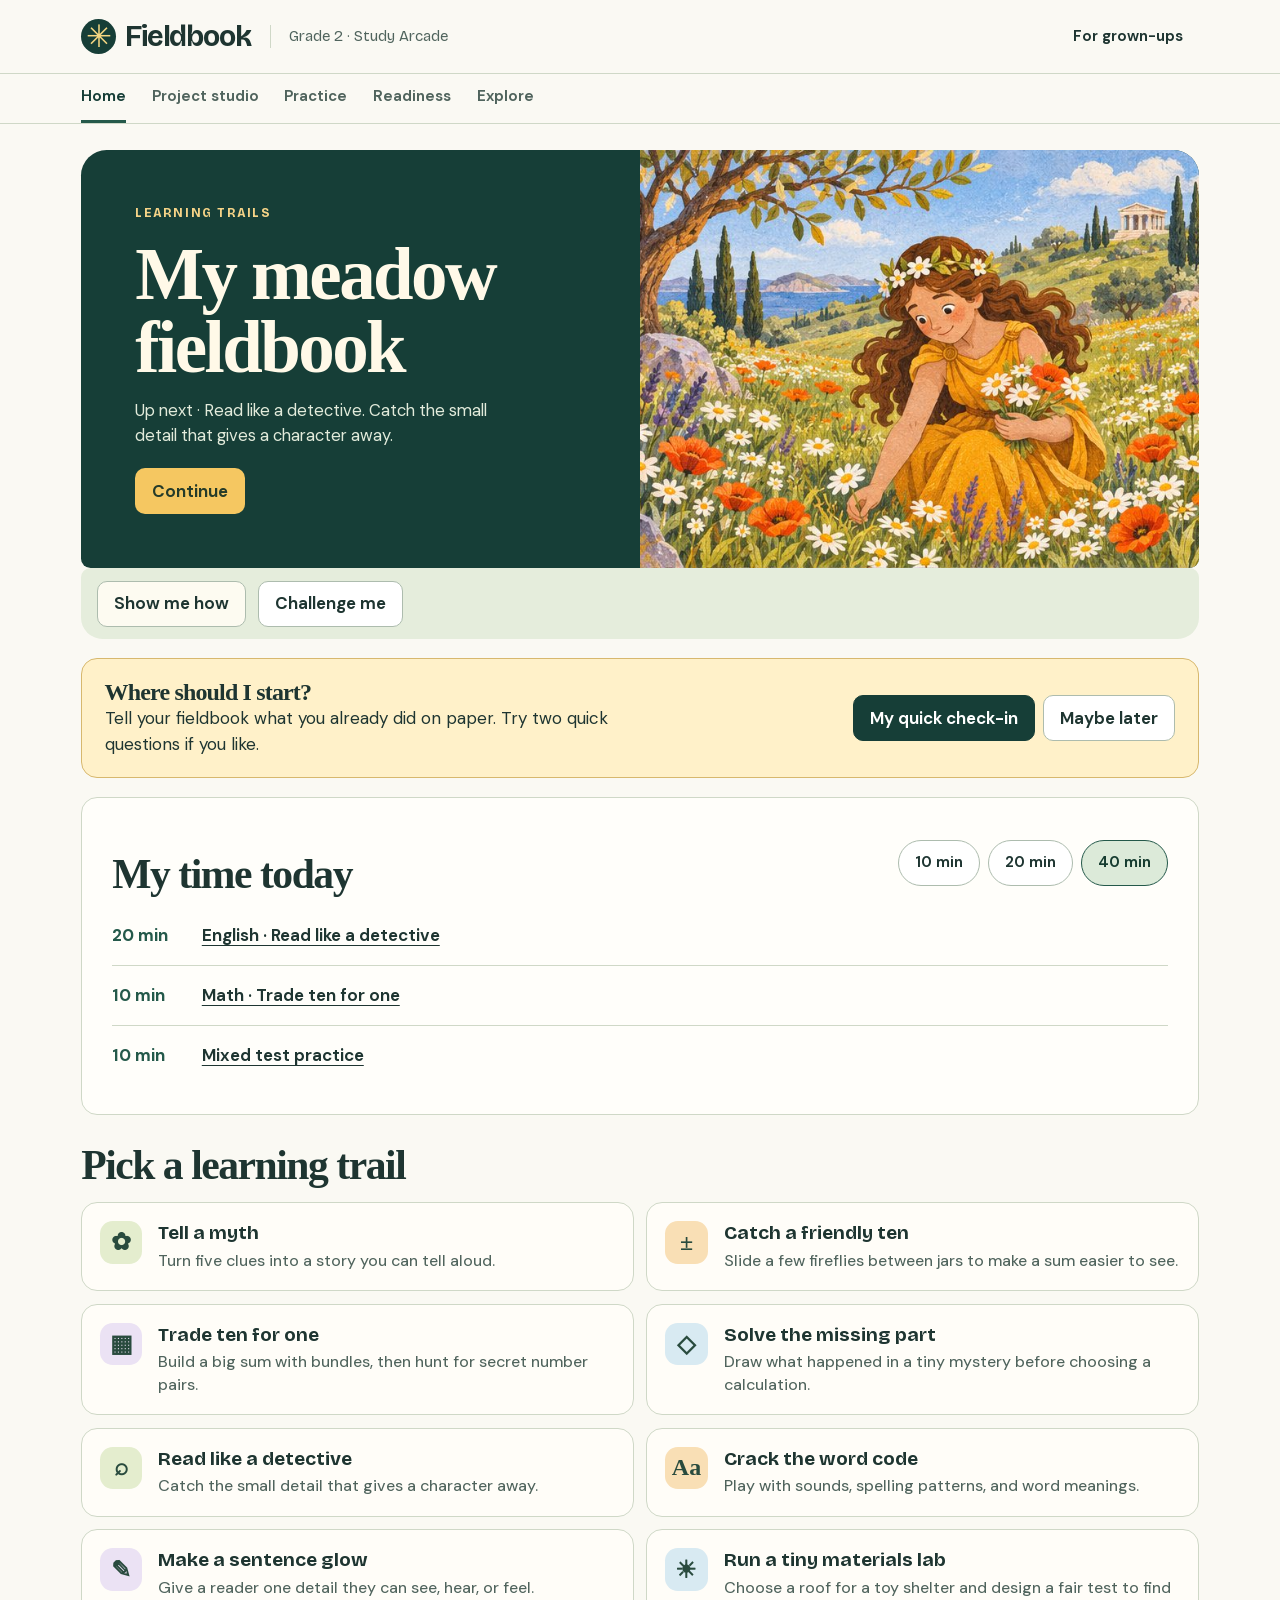
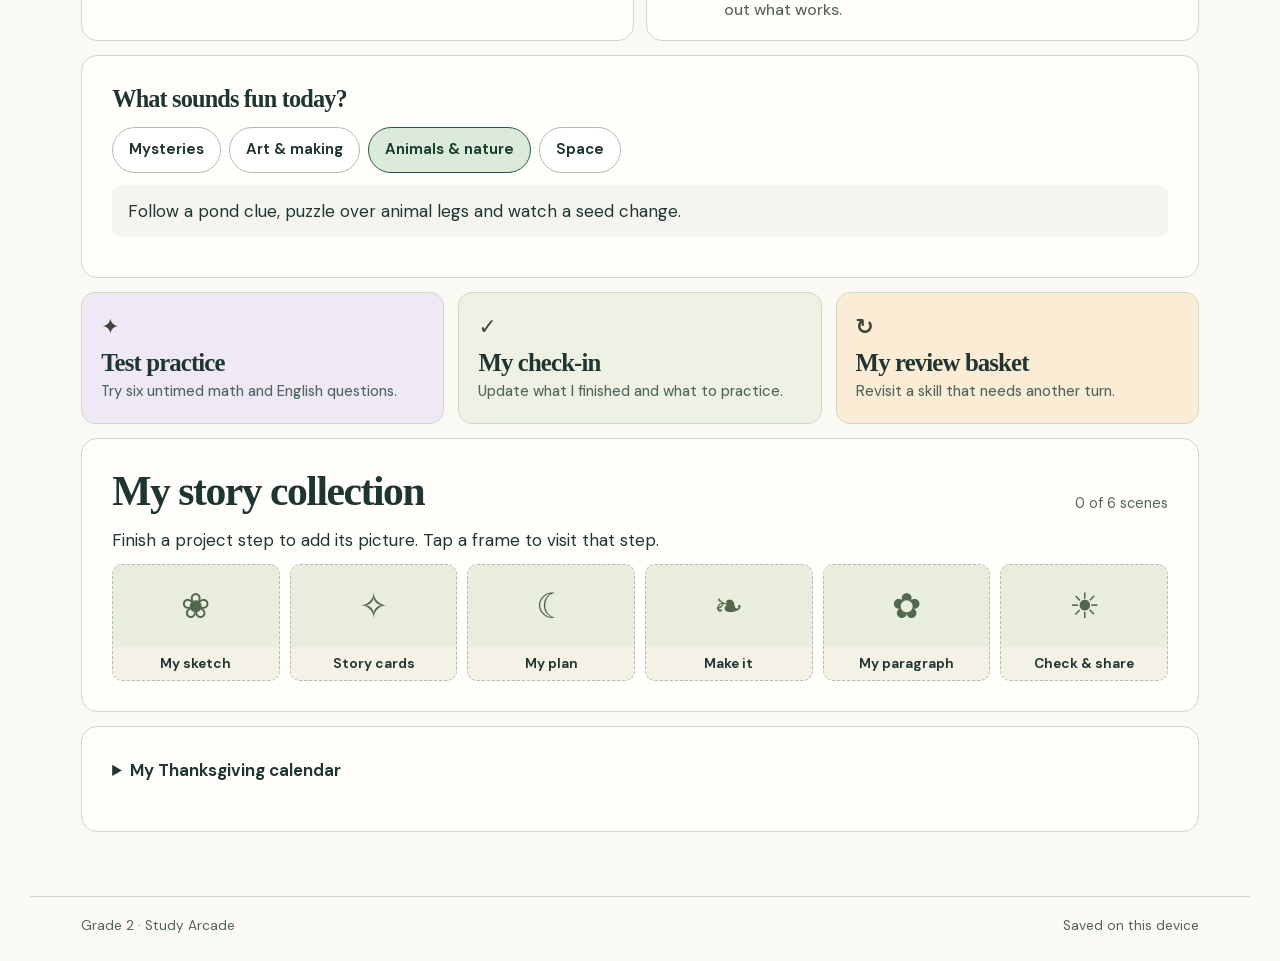
==== commit c4b68100: "Teach adaptive Grade 2 trails and report family progress" ====
--- a/docs/grade-2/index.html
+++ b/docs/grade-2/index.html
@@ -1,5 +1,5 @@
 <!doctype html>
-<html lang="en"><head><meta charset="utf-8"><meta name="viewport" content="width=device-width,initial-scale=1"><meta name="theme-color" content="#193c35"><meta http-equiv="Content-Security-Policy" content="default-src 'none'; script-src 'unsafe-inline'; style-src 'unsafe-inline'; img-src data:; font-src data:; connect-src 'none'; base-uri 'none'; form-action 'none'"><title>Grade 2 Fieldbook · Study Arcade</title><style>/* Copyright 2022 The Bricolage Grotesque Project Authors (https://github.com/ateliertriay/bricolage)
+<html lang="en"><head><meta charset="utf-8"><meta name="viewport" content="width=device-width,initial-scale=1"><meta name="referrer" content="no-referrer"><meta name="theme-color" content="#193c35"><meta http-equiv="Content-Security-Policy" content="default-src 'none'; script-src 'unsafe-inline'; style-src 'unsafe-inline'; img-src data:; font-src data:; connect-src https://script.google.com https://script.googleusercontent.com; base-uri 'none'; form-action 'none'"><title>Grade 2 Fieldbook · Study Arcade</title><style>/* Copyright 2022 The Bricolage Grotesque Project Authors (https://github.com/ateliertriay/bricolage)
 
 This Font Software is licensed under the SIL Open Font License, Version 1.1.
 This license is copied below, and is also available with a FAQ at:
@@ -1129,6 +1129,249 @@
     font-size: 2.65rem;
   }
 }
+
+.richHero {
+  border-radius: 1.6rem 1.6rem 0.6rem 0.6rem;
+}
+.trailDoors,
+.checkInvite,
+.trailExit,
+.reviewLine {
+  display: flex;
+  align-items: center;
+  gap: 0.75rem;
+  flex-wrap: wrap;
+}
+.trailDoors {
+  padding: 0.8rem 1rem;
+  background: #e5eddc;
+  border-radius: 0.6rem 0.6rem 1.35rem 1.35rem;
+}
+.trailDoors button:first-child {
+  background: #fdfbf1;
+}
+.checkInvite {
+  justify-content: space-between;
+  margin: 1.2rem 0;
+  padding: 1.2rem 1.4rem;
+  border: 1px solid #d7b86e;
+  border-radius: 1rem;
+  background: #fff1c9;
+}
+.checkInvite h2,
+.checkInvite p,
+.trailExit p,
+.session .sectionHead {
+  margin: 0;
+}
+.checkInvite p {
+  max-width: 48ch;
+}
+.checkInvite h2 {
+  font-size: 1.5rem;
+}
+.sessionList {
+  padding: 0;
+  list-style: none;
+  display: grid;
+  gap: 0;
+  margin: 0.5rem 0 0;
+}
+.sessionList li {
+  display: flex;
+  align-items: center;
+  gap: 0.8rem;
+  padding: 0.4rem 0;
+  border-bottom: 1px solid var(--line);
+}
+.sessionList li:last-child {
+  border: 0;
+}
+.sessionList b {
+  min-width: 3.8rem;
+  color: var(--moss);
+  font-variant-numeric: tabular-nums;
+}
+.sessionList button {
+  border: 0;
+  background: transparent;
+  text-align: left;
+  text-decoration: underline;
+  text-underline-offset: 4px;
+}
+.trailShelf {
+  display: grid;
+  grid-template-columns: repeat(2, minmax(0, 1fr));
+  gap: 0.8rem;
+}
+.trailTile {
+  min-width: 0;
+  display: flex;
+  align-items: flex-start;
+  text-align: left;
+  gap: 1rem;
+  padding: 1.12rem;
+  border: 1px solid var(--line);
+  border-radius: 1rem;
+  background: #fffdf8;
+}
+.trailTile strong {
+  font-family: "Bricolage Grotesque", var(--sans);
+  font-size: 1.2rem;
+  display: block;
+}
+.trailTile small {
+  display: block;
+  color: var(--muted);
+  font-size: 1rem;
+  line-height: 1.4;
+  font-weight: 450;
+  margin-top: 0.23rem;
+}
+.trailTile .inkFlag {
+  color: #2b634c;
+  font-weight: 700;
+}
+.trailIcon {
+  display: grid;
+  place-items: center;
+  flex: 0 0 2.65rem;
+  height: 2.65rem;
+  border-radius: 0.8rem;
+  background: #e4edce;
+  color: #294b3e;
+  font:
+    bold 1.5rem Georgia,
+    serif;
+}
+.color1 .trailIcon {
+  background: #f9dfb5;
+}
+.color2 .trailIcon {
+  background: #ebe2f4;
+}
+.color3 .trailIcon {
+  background: #d8eaf2;
+}
+.trailChoices button,
+.learningCard button {
+  margin: 0.2rem 0.45rem 0.2rem 0;
+}
+.trailChoices .choice:disabled {
+  opacity: 0.83;
+}
+.learningCard {
+  border-top: 0.4rem solid #749667;
+}
+.learningCard h2 {
+  max-width: 48ch;
+  font-size: clamp(1.32rem, 3.9vw, 2rem);
+  line-height: 1.36;
+}
+.walk {
+  padding-left: 1.7rem;
+}
+.walk li {
+  padding: 0.35rem 0.3rem;
+}
+.walk li::marker {
+  font-weight: 800;
+  color: #49674a;
+}
+.quick {
+  border: 0;
+  padding: 0.6rem 0;
+  margin: 0.6rem 0 0;
+}
+.quick legend {
+  font-weight: 700;
+  max-width: 100%;
+}
+.trailExit,
+.reviewLine {
+  justify-content: space-between;
+}
+.reviewLine {
+  border-bottom: 1px solid var(--line);
+  padding: 0.6rem 0;
+}
+.compare,
+.frames {
+  display: flex;
+  gap: 1rem;
+  flex-wrap: wrap;
+  margin: 0.8rem 0;
+}
+.compare div,
+.frames figure {
+  flex: 1 1 10rem;
+  border-radius: 0.85rem;
+  background: #edf1e4;
+  border: 1px solid var(--line);
+  padding: 0.8rem 1rem;
+  margin: 0;
+}
+.compare div + div,
+.frames figure + figure {
+  background: #fff1cf;
+}
+.compare b,
+.frames figcaption {
+  display: block;
+  color: #3d574a;
+  font-size: 0.91rem;
+}
+.frames figure {
+  flex: 0 1 auto;
+}
+.tenFrame {
+  display: grid;
+  grid-template-columns: repeat(5, 1rem);
+  gap: 0.24rem;
+  margin-top: 0.5rem;
+}
+.tenFrame i {
+  width: 1rem;
+  height: 1rem;
+  border-radius: 50%;
+  background: #fff;
+  border: 1px solid #879e88;
+}
+.tenFrame .lit {
+  background: #558453;
+  border-color: #355d39;
+}
+.mathSteps {
+  display: flex;
+  gap: 0.5rem;
+  flex-wrap: wrap;
+}
+.mathSteps span {
+  padding: 0.4rem 0.8rem;
+  border: 1px solid var(--line);
+  border-radius: 0.75rem;
+  background: #fbf2d7;
+}
+@media (max-width: 650px) {
+  .trailShelf {
+    grid-template-columns: 1fr;
+  }
+  .checkInvite,
+  .trailExit {
+    align-items: start;
+  }
+  .session .sectionHead {
+    align-items: start;
+    gap: 0.7rem;
+    flex-direction: column;
+  }
+  .trailTile {
+    padding: 0.9rem;
+  }
+  .richHero h1 {
+    font-size: clamp(2.4rem, 9vw, 3.6rem);
+  }
+}
 </style></head>
 <body><a class="skip" href="#main">Skip to activities</a>
 <header><div class="mast"><a class="wordmark" href="#home" aria-label="Fieldbook home"><span class="brandmark" aria-hidden="true">✳</span><span>Fieldbook</span></a><span class="mastnote">Grade 2 · Study Arcade</span><button class="parentBtn" data-go="family">For grown-ups</button></div></header>
@@ -1139,7 +1382,295 @@
 <dialog id="backupDialog"><div id="dialogContent"></div><button id="closeDialog">Close</button></dialog>
 <input type="file" id="familyInput" accept=".json,application/json" hidden>
 <input type="file" id="fileInput" accept=".json,application/json,text/plain" hidden>
-<script>const ART=["[data-uri]", "[data-uri]